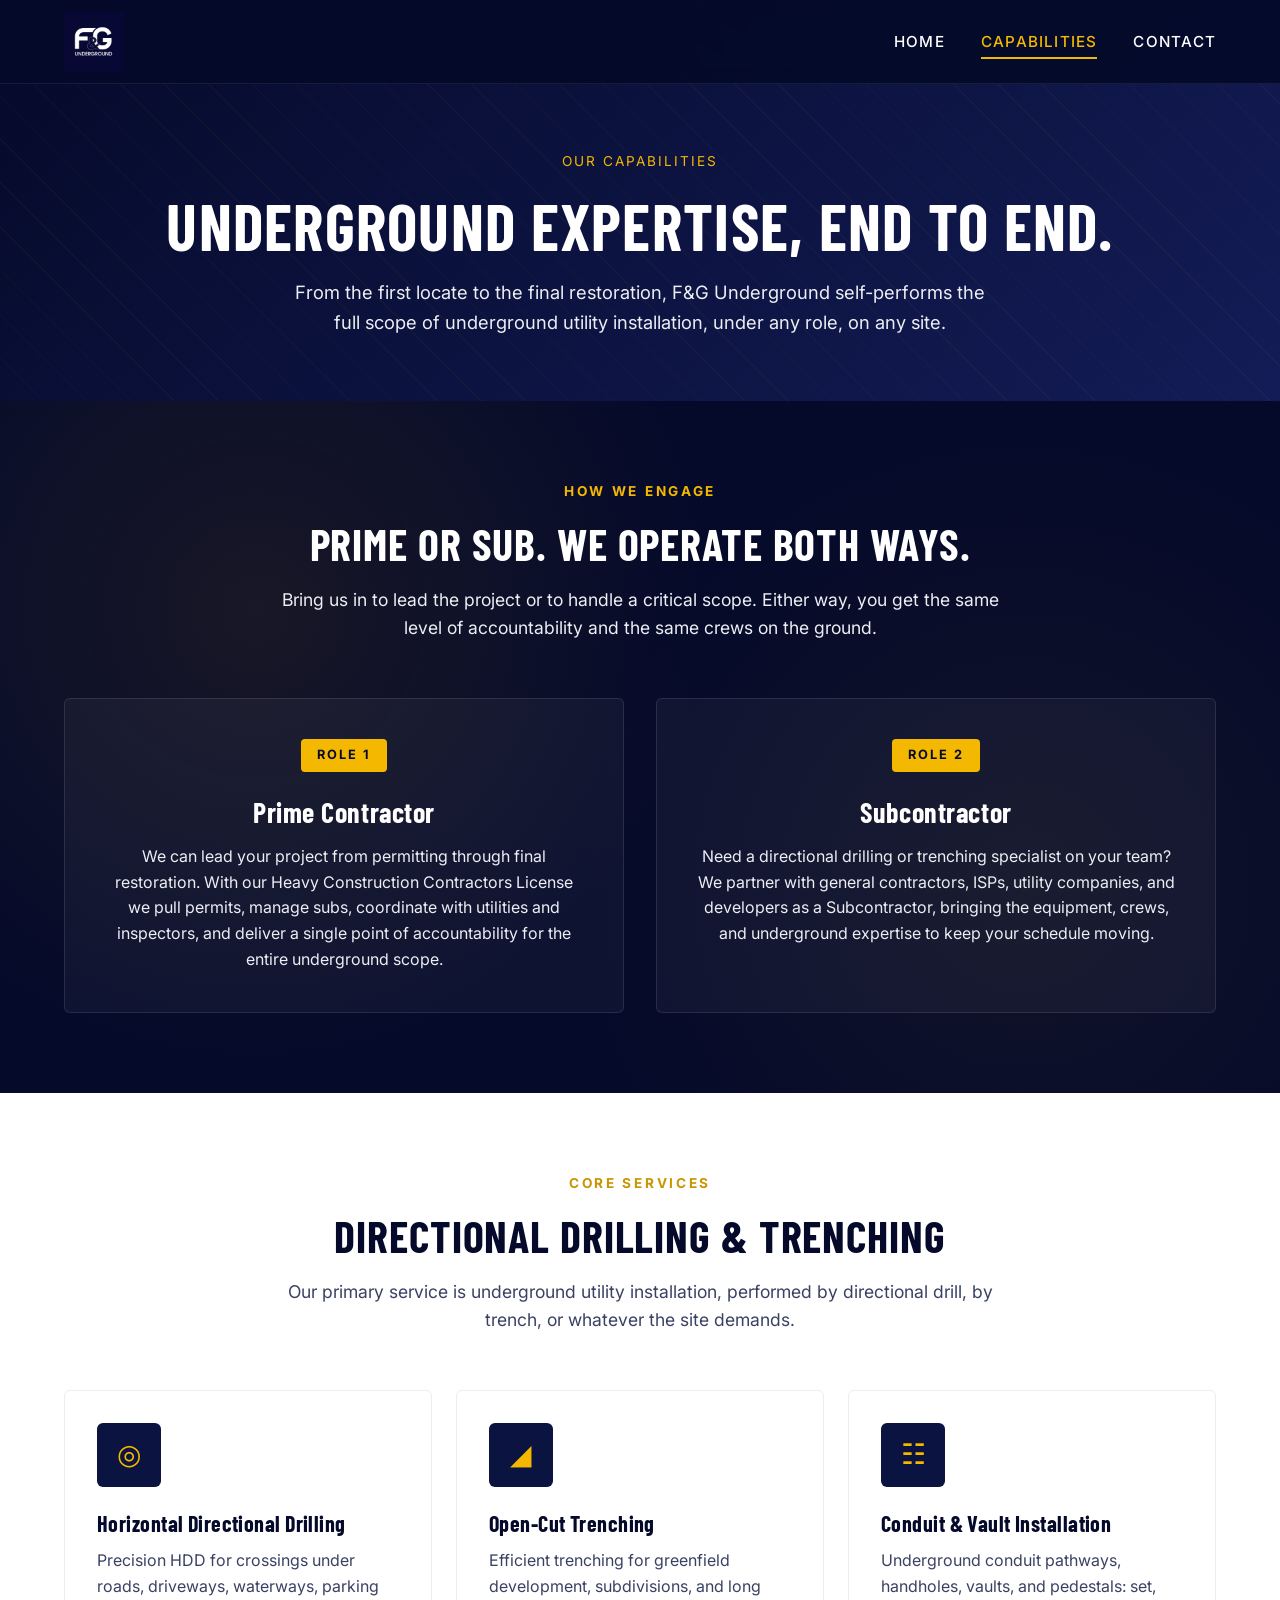
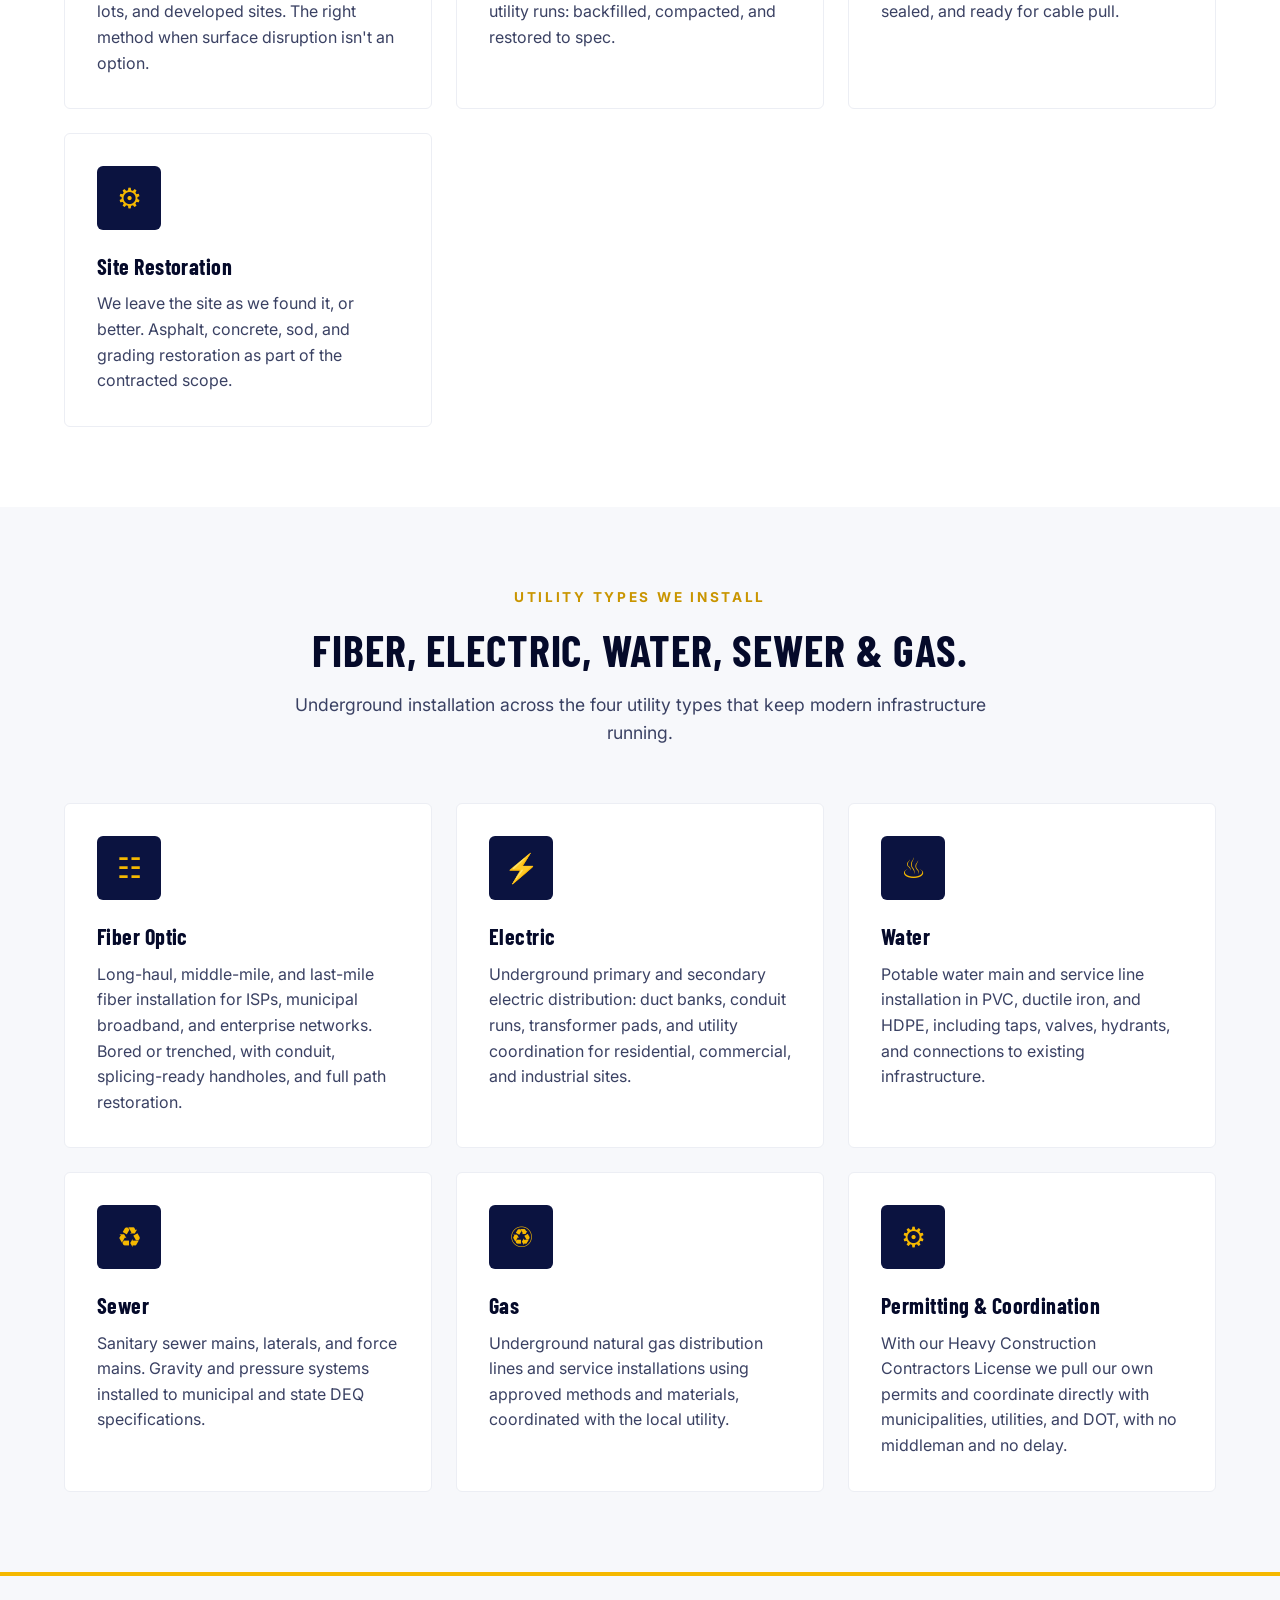
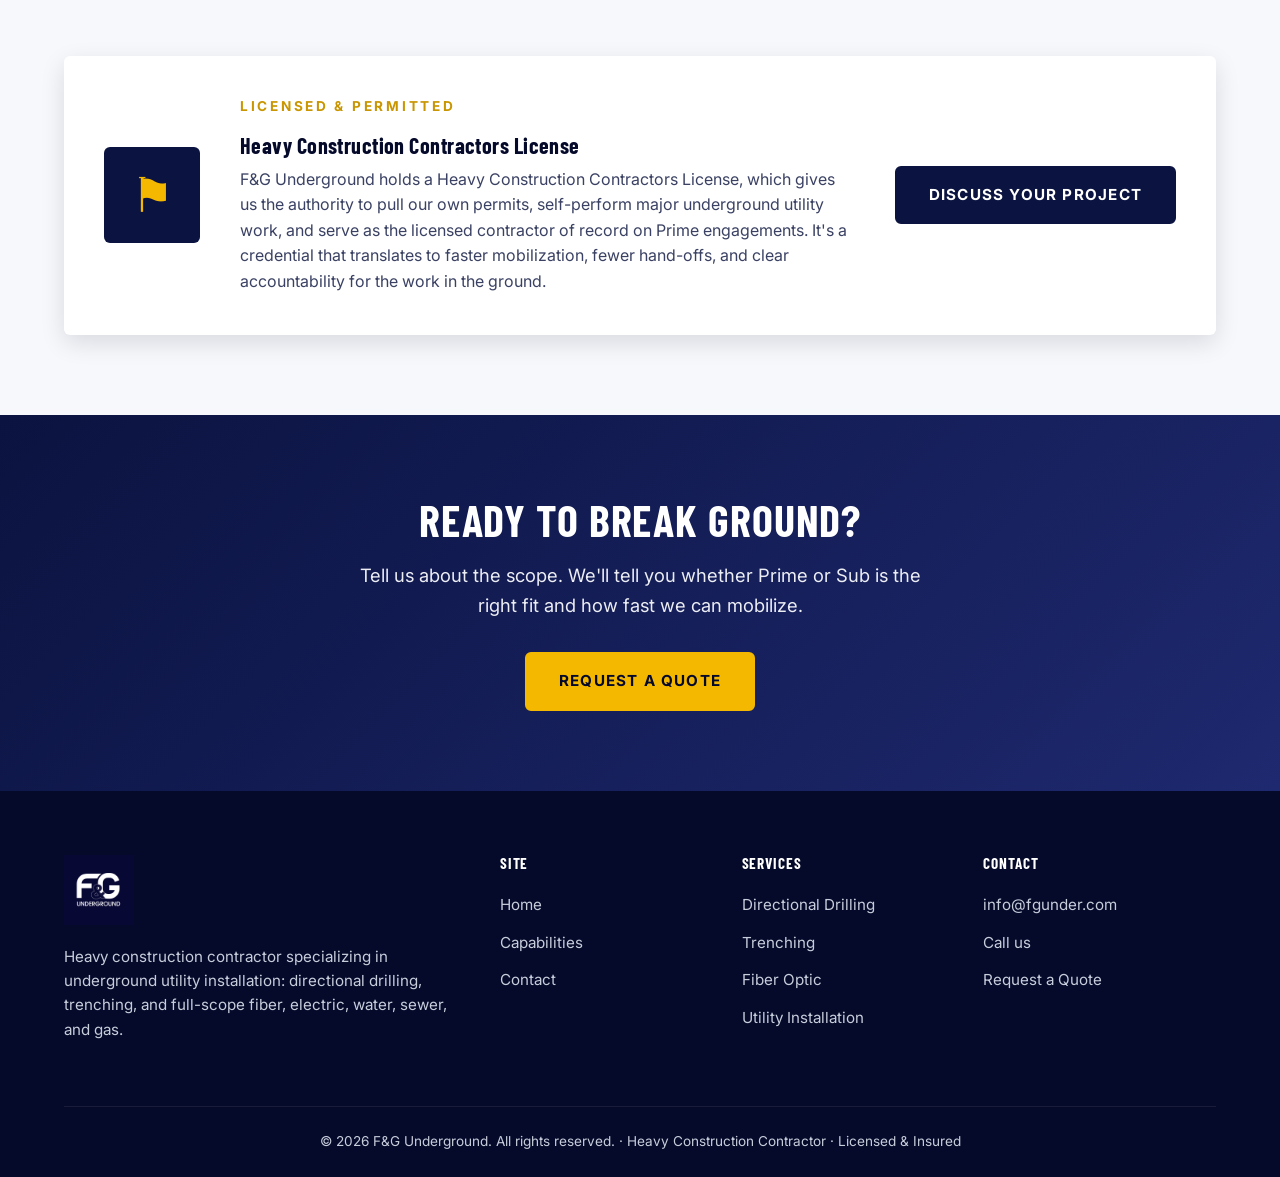
==== capabilities.html @ fa9a7381 "Initial F&G Underground marketing site" ====
<!DOCTYPE html>
<html lang="en">
<head>
  <meta charset="UTF-8" />
  <meta name="viewport" content="width=device-width, initial-scale=1.0" />
  <title>Capabilities | F&G Underground</title>
  <meta name="description" content="F&G Underground capabilities: horizontal directional drilling, trenching, fiber optic, electric, water, sewer, and gas utility installation. Available as Prime or Subcontractor with a Heavy Construction Contractors License." />
  <link rel="icon" type="image/png" href="assets/logo.png" />
  <link rel="preconnect" href="https://fonts.googleapis.com" />
  <link rel="preconnect" href="https://fonts.gstatic.com" crossorigin />
  <link href="https://fonts.googleapis.com/css2?family=Inter:wght@400;500;600;700&family=Barlow+Condensed:wght@500;600;700;800&display=swap" rel="stylesheet" />
  <link rel="stylesheet" href="css/styles.css" />
</head>
<body>

<header class="site-header">
  <nav class="nav" aria-label="Main">
    <a class="nav-logo" href="index.html" aria-label="F&G Underground home">
      <img src="assets/logo.png" alt="F&G Underground" />
    </a>
    <button class="nav-toggle" aria-label="Toggle menu" aria-expanded="false">&#9776;</button>
    <ul class="nav-links">
      <li><a href="index.html">Home</a></li>
      <li><a href="capabilities.html" class="active">Capabilities</a></li>
      <li><a href="contact.html">Contact</a></li>
    </ul>
  </nav>
</header>

<section class="page-hero">
  <div class="container">
    <span class="breadcrumb">Our Capabilities</span>
    <h1>Underground Expertise, End to End.</h1>
    <p>From the first locate to the final restoration, F&amp;G Underground self-performs the full scope of underground utility installation, under any role, on any site.</p>
  </div>
</section>

<section class="roles">
  <div class="container">
    <div class="section-header reveal">
      <span class="section-eyebrow" style="color: var(--amber);">How We Engage</span>
      <h2>Prime or Sub. We Operate Both Ways.</h2>
      <p>Bring us in to lead the project or to handle a critical scope. Either way, you get the same level of accountability and the same crews on the ground.</p>
    </div>

    <div class="roles-grid">
      <div class="role-card reveal">
        <span class="role-badge">Role 1</span>
        <h3>Prime Contractor</h3>
        <p>We can lead your project from permitting through final restoration. With our Heavy Construction Contractors License we pull permits, manage subs, coordinate with utilities and inspectors, and deliver a single point of accountability for the entire underground scope.</p>
      </div>

      <div class="role-card reveal">
        <span class="role-badge">Role 2</span>
        <h3>Subcontractor</h3>
        <p>Need a directional drilling or trenching specialist on your team? We partner with general contractors, ISPs, utility companies, and developers as a Subcontractor, bringing the equipment, crews, and underground expertise to keep your schedule moving.</p>
      </div>
    </div>
  </div>
</section>

<section class="services">
  <div class="container">
    <div class="section-header reveal">
      <span class="section-eyebrow">Core Services</span>
      <h2>Directional Drilling &amp; Trenching</h2>
      <p>Our primary service is underground utility installation, performed by directional drill, by trench, or whatever the site demands.</p>
    </div>

    <div class="services-grid">
      <div class="service-card reveal">
        <div class="service-icon" aria-hidden="true">&#9678;</div>
        <h3>Horizontal Directional Drilling</h3>
        <p>Precision HDD for crossings under roads, driveways, waterways, parking lots, and developed sites. The right method when surface disruption isn't an option.</p>
      </div>
      <div class="service-card reveal">
        <div class="service-icon" aria-hidden="true">&#9698;</div>
        <h3>Open-Cut Trenching</h3>
        <p>Efficient trenching for greenfield development, subdivisions, and long utility runs: backfilled, compacted, and restored to spec.</p>
      </div>
      <div class="service-card reveal">
        <div class="service-icon" aria-hidden="true">&#9783;</div>
        <h3>Conduit &amp; Vault Installation</h3>
        <p>Underground conduit pathways, handholes, vaults, and pedestals: set, sealed, and ready for cable pull.</p>
      </div>
      <div class="service-card reveal">
        <div class="service-icon" aria-hidden="true">&#9881;</div>
        <h3>Site Restoration</h3>
        <p>We leave the site as we found it, or better. Asphalt, concrete, sod, and grading restoration as part of the contracted scope.</p>
      </div>
    </div>
  </div>
</section>

<section class="services" style="background: var(--gray-50);">
  <div class="container">
    <div class="section-header reveal">
      <span class="section-eyebrow">Utility Types We Install</span>
      <h2>Fiber, Electric, Water, Sewer &amp; Gas.</h2>
      <p>Underground installation across the four utility types that keep modern infrastructure running.</p>
    </div>

    <div class="services-grid">
      <div class="service-card reveal">
        <div class="service-icon" aria-hidden="true">&#9783;</div>
        <h3>Fiber Optic</h3>
        <p>Long-haul, middle-mile, and last-mile fiber installation for ISPs, municipal broadband, and enterprise networks. Bored or trenched, with conduit, splicing-ready handholes, and full path restoration.</p>
      </div>

      <div class="service-card reveal">
        <div class="service-icon" aria-hidden="true">&#9889;</div>
        <h3>Electric</h3>
        <p>Underground primary and secondary electric distribution: duct banks, conduit runs, transformer pads, and utility coordination for residential, commercial, and industrial sites.</p>
      </div>

      <div class="service-card reveal">
        <div class="service-icon" aria-hidden="true">&#9832;</div>
        <h3>Water</h3>
        <p>Potable water main and service line installation in PVC, ductile iron, and HDPE, including taps, valves, hydrants, and connections to existing infrastructure.</p>
      </div>

      <div class="service-card reveal">
        <div class="service-icon" aria-hidden="true">&#9851;</div>
        <h3>Sewer</h3>
        <p>Sanitary sewer mains, laterals, and force mains. Gravity and pressure systems installed to municipal and state DEQ specifications.</p>
      </div>

      <div class="service-card reveal">
        <div class="service-icon" aria-hidden="true">&#9853;</div>
        <h3>Gas</h3>
        <p>Underground natural gas distribution lines and service installations using approved methods and materials, coordinated with the local utility.</p>
      </div>

      <div class="service-card reveal">
        <div class="service-icon" aria-hidden="true">&#9881;</div>
        <h3>Permitting &amp; Coordination</h3>
        <p>With our Heavy Construction Contractors License we pull our own permits and coordinate directly with municipalities, utilities, and DOT, with no middleman and no delay.</p>
      </div>
    </div>
  </div>
</section>

<section class="license">
  <div class="container">
    <div class="license-grid reveal">
      <div class="license-icon" aria-hidden="true">&#9873;</div>
      <div class="license-text">
        <span class="section-eyebrow">Licensed &amp; Permitted</span>
        <h3>Heavy Construction Contractors License</h3>
        <p>F&amp;G Underground holds a Heavy Construction Contractors License, which gives us the authority to pull our own permits, self-perform major underground utility work, and serve as the licensed contractor of record on Prime engagements. It's a credential that translates to faster mobilization, fewer hand-offs, and clear accountability for the work in the ground.</p>
      </div>
      <a href="contact.html" class="btn btn-dark">Discuss Your Project</a>
    </div>
  </div>
</section>

<section class="cta">
  <div class="container">
    <h2>Ready to Break Ground?</h2>
    <p>Tell us about the scope. We'll tell you whether Prime or Sub is the right fit and how fast we can mobilize.</p>
    <a href="contact.html" class="btn btn-primary">Request a Quote</a>
  </div>
</section>

<footer class="site-footer">
  <div class="container">
    <div class="footer-grid">
      <div class="footer-brand">
        <img src="assets/logo.png" alt="F&G Underground" />
        <p>Heavy construction contractor specializing in underground utility installation: directional drilling, trenching, and full-scope fiber, electric, water, sewer, and gas.</p>
      </div>
      <div class="footer-col">
        <h4>Site</h4>
        <ul>
          <li><a href="index.html">Home</a></li>
          <li><a href="capabilities.html">Capabilities</a></li>
          <li><a href="contact.html">Contact</a></li>
        </ul>
      </div>
      <div class="footer-col">
        <h4>Services</h4>
        <ul>
          <li><a href="capabilities.html">Directional Drilling</a></li>
          <li><a href="capabilities.html">Trenching</a></li>
          <li><a href="capabilities.html">Fiber Optic</a></li>
          <li><a href="capabilities.html">Utility Installation</a></li>
        </ul>
      </div>
      <div class="footer-col">
        <h4>Contact</h4>
        <ul>
          <li><a href="mailto:info@fgunder.com">info@fgunder.com</a></li>
          <li><a href="tel:">Call us</a></li>
          <li><a href="contact.html">Request a Quote</a></li>
        </ul>
      </div>
    </div>
    <div class="footer-bottom">
      &copy; <span id="year"></span> F&amp;G Underground. All rights reserved. &middot; Heavy Construction Contractor &middot; Licensed &amp; Insured
    </div>
  </div>
</footer>

<script src="js/main.js"></script>
</body>
</html>
---- css/styles.css ----
/* ============================================
   F&G Underground Brand Styles
   Palette pulled from logo: deep navy + white,
   safety-amber accent for construction signaling
   ============================================ */

:root {
  --navy-900: #050A2A;
  --navy-800: #0B1340;
  --navy-700: #131C56;
  --navy-600: #1E296F;
  --navy-500: #2D3A8C;
  --amber: #F5B800;
  --amber-dark: #C99500;
  --white: #FFFFFF;
  --gray-50: #F7F8FB;
  --gray-100: #ECEEF4;
  --gray-300: #C8CDDC;
  --gray-500: #6B7392;
  --gray-700: #3A4163;
  --shadow-sm: 0 2px 8px rgba(5, 10, 42, 0.08);
  --shadow-md: 0 8px 24px rgba(5, 10, 42, 0.12);
  --shadow-lg: 0 20px 60px rgba(5, 10, 42, 0.25);
  --radius: 6px;
  --max-w: 1200px;
  --header-h: 84px;
}

* { box-sizing: border-box; margin: 0; padding: 0; }

html { scroll-behavior: smooth; }

body {
  font-family: 'Inter', -apple-system, BlinkMacSystemFont, 'Segoe UI', Roboto, sans-serif;
  font-size: 16px;
  line-height: 1.6;
  color: var(--navy-900);
  background: var(--white);
  -webkit-font-smoothing: antialiased;
  -moz-osx-font-smoothing: grayscale;
}

img { max-width: 100%; height: auto; display: block; }

a { color: var(--navy-700); text-decoration: none; transition: color .2s ease; }
a:hover { color: var(--amber-dark); }

h1, h2, h3, h4 {
  font-family: 'Barlow Condensed', 'Inter', sans-serif;
  font-weight: 700;
  letter-spacing: 0.02em;
  line-height: 1.15;
  color: var(--navy-900);
}

h1 { font-size: clamp(2.5rem, 5vw, 4.25rem); text-transform: uppercase; }
h2 { font-size: clamp(1.875rem, 3.5vw, 2.75rem); text-transform: uppercase; }
h3 { font-size: 1.375rem; }
h4 { font-size: 1.125rem; text-transform: uppercase; letter-spacing: 0.06em; }

p { margin-bottom: 1rem; }

.container {
  max-width: var(--max-w);
  margin: 0 auto;
  padding: 0 1.5rem;
}

/* ----- Header / Nav ----- */
.site-header {
  position: fixed;
  top: 0; left: 0; right: 0;
  background: rgba(5, 10, 42, 0.95);
  backdrop-filter: blur(8px);
  -webkit-backdrop-filter: blur(8px);
  z-index: 100;
  height: var(--header-h);
  border-bottom: 1px solid rgba(255,255,255,0.08);
}

.nav {
  max-width: var(--max-w);
  margin: 0 auto;
  padding: 0 1.5rem;
  height: 100%;
  display: flex;
  align-items: center;
  justify-content: space-between;
}

.nav-logo {
  display: flex;
  align-items: center;
  gap: 0.75rem;
  height: 60px;
}

.nav-logo img {
  height: 100%;
  width: auto;
}

.nav-links {
  display: flex;
  align-items: center;
  gap: 2.25rem;
  list-style: none;
}

.nav-links a {
  color: var(--white);
  font-weight: 500;
  font-size: 0.95rem;
  text-transform: uppercase;
  letter-spacing: 0.08em;
  position: relative;
  padding: 0.5rem 0;
}

.nav-links a:hover,
.nav-links a.active {
  color: var(--amber);
}

.nav-links a.active::after {
  content: '';
  position: absolute;
  bottom: 0;
  left: 0; right: 0;
  height: 2px;
  background: var(--amber);
}

.nav-cta {
  background: var(--amber);
  color: var(--navy-900) !important;
  padding: 0.65rem 1.4rem !important;
  border-radius: var(--radius);
  font-weight: 700;
  transition: background .2s ease, transform .2s ease;
}
.nav-cta:hover {
  background: var(--white);
  color: var(--navy-900) !important;
  transform: translateY(-1px);
}
.nav-cta::after { display: none !important; }

.nav-toggle {
  display: none;
  background: none;
  border: none;
  color: var(--white);
  font-size: 1.5rem;
  cursor: pointer;
  padding: 0.5rem;
}

/* ----- Buttons ----- */
.btn {
  display: inline-block;
  padding: 0.95rem 2rem;
  border-radius: var(--radius);
  font-weight: 700;
  text-transform: uppercase;
  letter-spacing: 0.08em;
  font-size: 0.95rem;
  border: 2px solid transparent;
  cursor: pointer;
  transition: all .2s ease;
}
.btn-primary {
  background: var(--amber);
  color: var(--navy-900);
  border-color: var(--amber);
}
.btn-primary:hover {
  background: var(--white);
  border-color: var(--white);
  color: var(--navy-900);
  transform: translateY(-2px);
  box-shadow: var(--shadow-md);
}
.btn-outline {
  background: transparent;
  color: var(--white);
  border-color: var(--white);
}
.btn-outline:hover {
  background: var(--white);
  color: var(--navy-900);
}
.btn-dark {
  background: var(--navy-800);
  color: var(--white);
  border-color: var(--navy-800);
}
.btn-dark:hover {
  background: var(--navy-900);
  border-color: var(--navy-900);
}

/* ----- Hero ----- */
.hero {
  position: relative;
  min-height: 100vh;
  background:
    linear-gradient(135deg, rgba(5, 10, 42, 0.85) 0%, rgba(11, 19, 64, 0.75) 100%),
    url('https://images.unsplash.com/photo-1581094794329-c8112a89af12?auto=format&fit=crop&w=2000&q=80') center/cover;
  display: flex;
  align-items: center;
  color: var(--white);
  padding-top: var(--header-h);
}

.hero-content {
  max-width: 900px;
  padding: 4rem 0;
}

.hero-eyebrow {
  display: inline-block;
  background: var(--amber);
  color: var(--navy-900);
  padding: 0.4rem 1rem;
  font-size: 0.8rem;
  font-weight: 700;
  letter-spacing: 0.15em;
  text-transform: uppercase;
  border-radius: 4px;
  margin-bottom: 1.5rem;
}

.hero h1 {
  color: var(--white);
  margin-bottom: 1.5rem;
}

.hero h1 .accent { color: var(--amber); }

.hero-sub {
  font-size: 1.25rem;
  color: var(--gray-100);
  margin-bottom: 2.5rem;
  max-width: 700px;
}

.hero-actions {
  display: flex;
  gap: 1rem;
  flex-wrap: wrap;
}

.hero-stats {
  display: grid;
  grid-template-columns: repeat(auto-fit, minmax(180px, 1fr));
  gap: 2rem;
  margin-top: 4rem;
  padding-top: 3rem;
  border-top: 1px solid rgba(255,255,255,0.15);
  max-width: 800px;
}

.hero-stat .num {
  font-family: 'Barlow Condensed', sans-serif;
  font-size: 2.75rem;
  font-weight: 700;
  color: var(--amber);
  line-height: 1;
}

.hero-stat .label {
  font-size: 0.85rem;
  text-transform: uppercase;
  letter-spacing: 0.08em;
  color: var(--gray-100);
  margin-top: 0.5rem;
}

/* ----- Page Hero (smaller, for sub pages) ----- */
.page-hero {
  background: linear-gradient(135deg, var(--navy-900) 0%, var(--navy-700) 100%);
  color: var(--white);
  padding: calc(var(--header-h) + 4rem) 0 4rem;
  text-align: center;
  position: relative;
  overflow: hidden;
}

.page-hero::before {
  content: '';
  position: absolute;
  inset: 0;
  background-image:
    repeating-linear-gradient(45deg, transparent, transparent 30px, rgba(245,184,0,0.04) 30px, rgba(245,184,0,0.04) 31px);
  pointer-events: none;
}

.page-hero h1 { color: var(--white); position: relative; }
.page-hero p {
  font-size: 1.15rem;
  color: var(--gray-100);
  max-width: 700px;
  margin: 1rem auto 0;
  position: relative;
}

.breadcrumb {
  display: inline-block;
  color: var(--amber);
  font-size: 0.85rem;
  letter-spacing: 0.15em;
  text-transform: uppercase;
  margin-bottom: 1rem;
  position: relative;
}

/* ----- Sections ----- */
section {
  padding: 5rem 0;
}

.section-header {
  text-align: center;
  max-width: 750px;
  margin: 0 auto 3.5rem;
}

.section-eyebrow {
  display: block;
  color: var(--amber-dark);
  font-weight: 700;
  letter-spacing: 0.2em;
  text-transform: uppercase;
  font-size: 0.85rem;
  margin-bottom: 1rem;
}

.section-header p {
  color: var(--gray-700);
  font-size: 1.1rem;
  margin-top: 1rem;
}

/* ----- About / Intro Block ----- */
.about-grid {
  display: grid;
  grid-template-columns: 1fr 1fr;
  gap: 4rem;
  align-items: center;
}

.about-image {
  position: relative;
  border-radius: var(--radius);
  overflow: hidden;
  box-shadow: var(--shadow-lg);
  aspect-ratio: 4/5;
  background:
    linear-gradient(135deg, rgba(5,10,42,0.4) 0%, rgba(5,10,42,0.1) 100%),
    url('https://images.unsplash.com/photo-1504917595217-d4dc5ebe6122?auto=format&fit=crop&w=1200&q=80') center/cover;
}

.about-image::after {
  content: '';
  position: absolute;
  bottom: -20px; right: -20px;
  width: 140px;
  height: 140px;
  background: var(--amber);
  border-radius: var(--radius);
  z-index: -1;
}

.about-content h2 { margin-bottom: 1.5rem; }
.about-content .lead {
  font-size: 1.2rem;
  color: var(--navy-700);
  font-weight: 500;
  margin-bottom: 1.5rem;
}
.about-content p { color: var(--gray-700); }

/* ----- MVV (Mission Vision Values) cards ----- */
.mvv {
  background: var(--gray-50);
}

.mvv-grid {
  display: grid;
  grid-template-columns: repeat(auto-fit, minmax(280px, 1fr));
  gap: 1.5rem;
}

.mvv-card {
  background: var(--white);
  padding: 2.5rem 2rem;
  border-radius: var(--radius);
  box-shadow: var(--shadow-sm);
  border-top: 4px solid var(--amber);
  transition: transform .25s ease, box-shadow .25s ease;
}
.mvv-card:hover {
  transform: translateY(-6px);
  box-shadow: var(--shadow-md);
}

.mvv-icon {
  width: 56px;
  height: 56px;
  background: var(--navy-800);
  color: var(--amber);
  display: flex;
  align-items: center;
  justify-content: center;
  border-radius: var(--radius);
  margin-bottom: 1.5rem;
  font-size: 1.5rem;
}

.mvv-card h3 { margin-bottom: 0.75rem; }
.mvv-card p { color: var(--gray-700); margin-bottom: 0; }

/* ----- Values list ----- */
.values-list {
  display: grid;
  grid-template-columns: repeat(auto-fit, minmax(220px, 1fr));
  gap: 1rem;
  margin-top: 1.5rem;
  list-style: none;
}
.values-list li {
  background: var(--white);
  padding: 1rem 1.25rem;
  border-radius: var(--radius);
  border-left: 3px solid var(--amber);
  font-weight: 600;
  color: var(--navy-800);
  box-shadow: var(--shadow-sm);
}

/* ----- Services / Capabilities ----- */
.services-grid {
  display: grid;
  grid-template-columns: repeat(auto-fit, minmax(280px, 1fr));
  gap: 1.5rem;
}

.service-card {
  background: var(--white);
  border: 1px solid var(--gray-100);
  border-radius: var(--radius);
  padding: 2rem;
  transition: all .25s ease;
  position: relative;
  overflow: hidden;
}
.service-card::before {
  content: '';
  position: absolute;
  top: 0; left: 0;
  width: 100%;
  height: 4px;
  background: var(--amber);
  transform: scaleX(0);
  transform-origin: left;
  transition: transform .3s ease;
}
.service-card:hover {
  transform: translateY(-4px);
  box-shadow: var(--shadow-md);
  border-color: transparent;
}
.service-card:hover::before { transform: scaleX(1); }

.service-icon {
  width: 64px;
  height: 64px;
  background: var(--navy-800);
  color: var(--amber);
  border-radius: var(--radius);
  display: flex;
  align-items: center;
  justify-content: center;
  margin-bottom: 1.5rem;
  font-size: 1.75rem;
}

.service-card h3 { margin-bottom: 0.75rem; color: var(--navy-900); }
.service-card p { color: var(--gray-700); margin-bottom: 0; }

/* ----- Role split (Prime / Sub) ----- */
.roles {
  background: var(--navy-900);
  color: var(--white);
  position: relative;
  overflow: hidden;
}

.roles::before {
  content: '';
  position: absolute;
  inset: 0;
  background-image: radial-gradient(circle at 20% 30%, rgba(245,184,0,0.08) 0%, transparent 40%),
                    radial-gradient(circle at 80% 70%, rgba(245,184,0,0.05) 0%, transparent 40%);
  pointer-events: none;
}

.roles .section-header h2 { color: var(--white); }
.roles .section-header p { color: var(--gray-100); }

.roles-grid {
  display: grid;
  grid-template-columns: 1fr 1fr;
  gap: 2rem;
  position: relative;
}

.role-card {
  background: rgba(255,255,255,0.04);
  border: 1px solid rgba(255,255,255,0.1);
  border-radius: var(--radius);
  padding: 2.5rem;
  text-align: center;
  transition: all .25s ease;
}
.role-card:hover {
  background: rgba(245,184,0,0.08);
  border-color: var(--amber);
}

.role-badge {
  display: inline-block;
  background: var(--amber);
  color: var(--navy-900);
  font-weight: 700;
  font-size: 0.8rem;
  letter-spacing: 0.15em;
  text-transform: uppercase;
  padding: 0.4rem 1rem;
  border-radius: 4px;
  margin-bottom: 1.5rem;
}

.role-card h3 {
  color: var(--white);
  font-size: 1.75rem;
  margin-bottom: 1rem;
}

.role-card p {
  color: var(--gray-100);
  margin-bottom: 0;
}

/* ----- License Banner ----- */
.license {
  background: var(--gray-50);
  border-top: 4px solid var(--amber);
}

.license-grid {
  display: grid;
  grid-template-columns: auto 1fr auto;
  gap: 2.5rem;
  align-items: center;
  background: var(--white);
  padding: 2.5rem;
  border-radius: var(--radius);
  box-shadow: var(--shadow-md);
}

.license-icon {
  width: 96px;
  height: 96px;
  background: var(--navy-800);
  color: var(--amber);
  border-radius: var(--radius);
  display: flex;
  align-items: center;
  justify-content: center;
  font-size: 3rem;
  flex-shrink: 0;
}

.license-text h3 { margin-bottom: 0.5rem; }
.license-text p { color: var(--gray-700); margin-bottom: 0; }

/* ----- CTA strip ----- */
.cta {
  background: linear-gradient(135deg, var(--navy-800) 0%, var(--navy-600) 100%);
  color: var(--white);
  text-align: center;
  padding: 5rem 0;
}

.cta h2 { color: var(--white); margin-bottom: 1rem; }
.cta p {
  font-size: 1.15rem;
  color: var(--gray-100);
  max-width: 600px;
  margin: 0 auto 2rem;
}

/* ----- Contact ----- */
.contact-grid {
  display: grid;
  grid-template-columns: 1fr 1.4fr;
  gap: 4rem;
  align-items: start;
}

.contact-info h3 { margin-bottom: 1.5rem; }

.contact-detail {
  display: flex;
  align-items: flex-start;
  gap: 1rem;
  margin-bottom: 1.75rem;
  padding-bottom: 1.75rem;
  border-bottom: 1px solid var(--gray-100);
}
.contact-detail:last-child { border-bottom: none; }

.contact-detail-icon {
  width: 48px;
  height: 48px;
  background: var(--navy-800);
  color: var(--amber);
  border-radius: var(--radius);
  display: flex;
  align-items: center;
  justify-content: center;
  flex-shrink: 0;
  font-size: 1.25rem;
}

.contact-detail .label {
  font-size: 0.8rem;
  text-transform: uppercase;
  letter-spacing: 0.1em;
  color: var(--gray-500);
  margin-bottom: 0.25rem;
}

.contact-detail .value {
  font-weight: 600;
  color: var(--navy-900);
  font-size: 1.05rem;
}
.contact-detail .value a { color: inherit; }

/* ----- Form ----- */
.contact-form {
  background: var(--white);
  padding: 2.5rem;
  border-radius: var(--radius);
  box-shadow: var(--shadow-md);
  border-top: 4px solid var(--amber);
}

.form-row {
  display: grid;
  grid-template-columns: 1fr 1fr;
  gap: 1rem;
  margin-bottom: 1.25rem;
}

.form-group {
  margin-bottom: 1.25rem;
}

.form-group label {
  display: block;
  font-weight: 600;
  font-size: 0.9rem;
  margin-bottom: 0.5rem;
  color: var(--navy-900);
  text-transform: uppercase;
  letter-spacing: 0.05em;
}

.form-group label .req { color: var(--amber-dark); }

.form-group input,
.form-group select,
.form-group textarea {
  width: 100%;
  padding: 0.85rem 1rem;
  border: 1.5px solid var(--gray-100);
  border-radius: var(--radius);
  font-size: 1rem;
  font-family: inherit;
  color: var(--navy-900);
  background: var(--white);
  transition: border-color .2s ease, box-shadow .2s ease;
}

.form-group input:focus,
.form-group select:focus,
.form-group textarea:focus {
  outline: none;
  border-color: var(--amber);
  box-shadow: 0 0 0 3px rgba(245,184,0,0.15);
}

.form-group textarea {
  resize: vertical;
  min-height: 120px;
}

.form-submit {
  width: 100%;
  margin-top: 0.5rem;
}

.form-status {
  margin-top: 1rem;
  padding: 1rem;
  border-radius: var(--radius);
  text-align: center;
  font-weight: 600;
  display: none;
}
.form-status.success {
  background: #E6F7EE;
  color: #14532D;
  display: block;
}
.form-status.error {
  background: #FEE7E7;
  color: #7F1D1D;
  display: block;
}

/* ----- Footer ----- */
.site-footer {
  background: var(--navy-900);
  color: var(--gray-100);
  padding: 4rem 0 1.5rem;
}

.footer-grid {
  display: grid;
  grid-template-columns: 2fr 1fr 1fr 1.2fr;
  gap: 3rem;
  margin-bottom: 3rem;
}

.footer-brand img {
  height: 70px;
  width: auto;
  margin-bottom: 1.25rem;
}

.footer-brand p {
  color: var(--gray-300);
  font-size: 0.95rem;
}

.footer-col h4 {
  color: var(--white);
  margin-bottom: 1.25rem;
  font-size: 0.95rem;
}

.footer-col ul { list-style: none; }
.footer-col li { margin-bottom: 0.75rem; }
.footer-col a {
  color: var(--gray-300);
  font-size: 0.95rem;
}
.footer-col a:hover { color: var(--amber); }

.footer-bottom {
  border-top: 1px solid rgba(255,255,255,0.08);
  padding-top: 1.5rem;
  text-align: center;
  color: var(--gray-300);
  font-size: 0.85rem;
}

/* ----- Responsive ----- */
@media (max-width: 900px) {
  .nav-toggle { display: block; }
  .nav-links {
    position: fixed;
    top: var(--header-h);
    left: 0; right: 0;
    background: var(--navy-900);
    flex-direction: column;
    align-items: stretch;
    gap: 0;
    padding: 1rem 0;
    border-top: 1px solid rgba(255,255,255,0.08);
    transform: translateY(-100%);
    opacity: 0;
    pointer-events: none;
    transition: all .25s ease;
  }
  .nav-links.open {
    transform: translateY(0);
    opacity: 1;
    pointer-events: all;
  }
  .nav-links li { width: 100%; }
  .nav-links a {
    display: block;
    padding: 1rem 1.5rem;
    width: 100%;
  }
  .nav-links a.active::after { display: none; }
  .nav-cta { margin: 0.5rem 1.5rem; text-align: center; }

  .about-grid,
  .roles-grid,
  .contact-grid {
    grid-template-columns: 1fr;
    gap: 2.5rem;
  }

  .form-row { grid-template-columns: 1fr; gap: 0; }
  .form-row .form-group { margin-bottom: 1.25rem; }

  .footer-grid {
    grid-template-columns: 1fr 1fr;
    gap: 2rem;
  }

  .license-grid {
    grid-template-columns: 1fr;
    text-align: center;
    padding: 2rem;
  }
  .license-icon { margin: 0 auto; }

  .hero { min-height: auto; padding-top: calc(var(--header-h) + 2rem); padding-bottom: 3rem; }
  .hero-stats { grid-template-columns: repeat(2, 1fr); gap: 1.5rem; }
}

@media (max-width: 540px) {
  section { padding: 3.5rem 0; }
  .hero-actions { flex-direction: column; }
  .hero-actions .btn { width: 100%; text-align: center; }
  .footer-grid { grid-template-columns: 1fr; }
  .hero-stats { grid-template-columns: 1fr 1fr; }
}

/* ----- Scroll-in animation ----- */
.reveal {
  opacity: 0;
  transform: translateY(20px);
  transition: opacity .6s ease, transform .6s ease;
}
.reveal.visible {
  opacity: 1;
  transform: translateY(0);
}
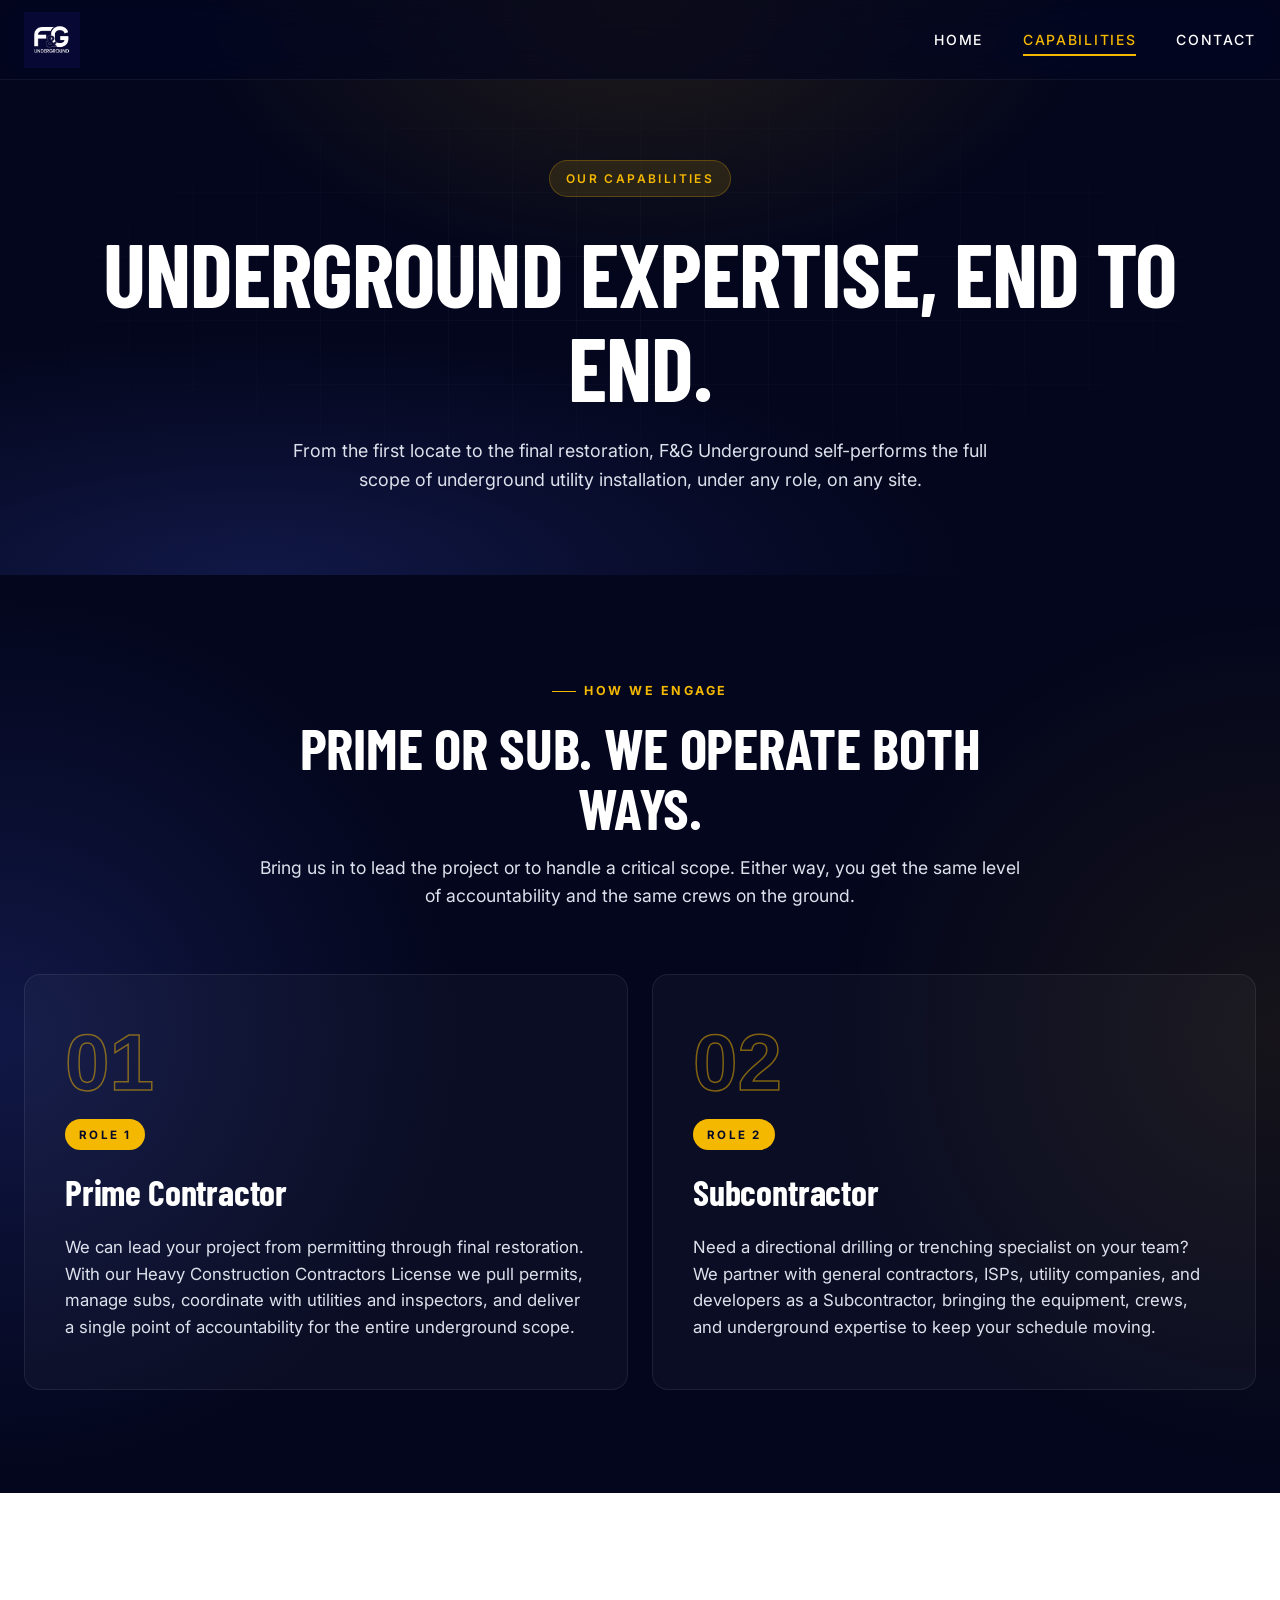
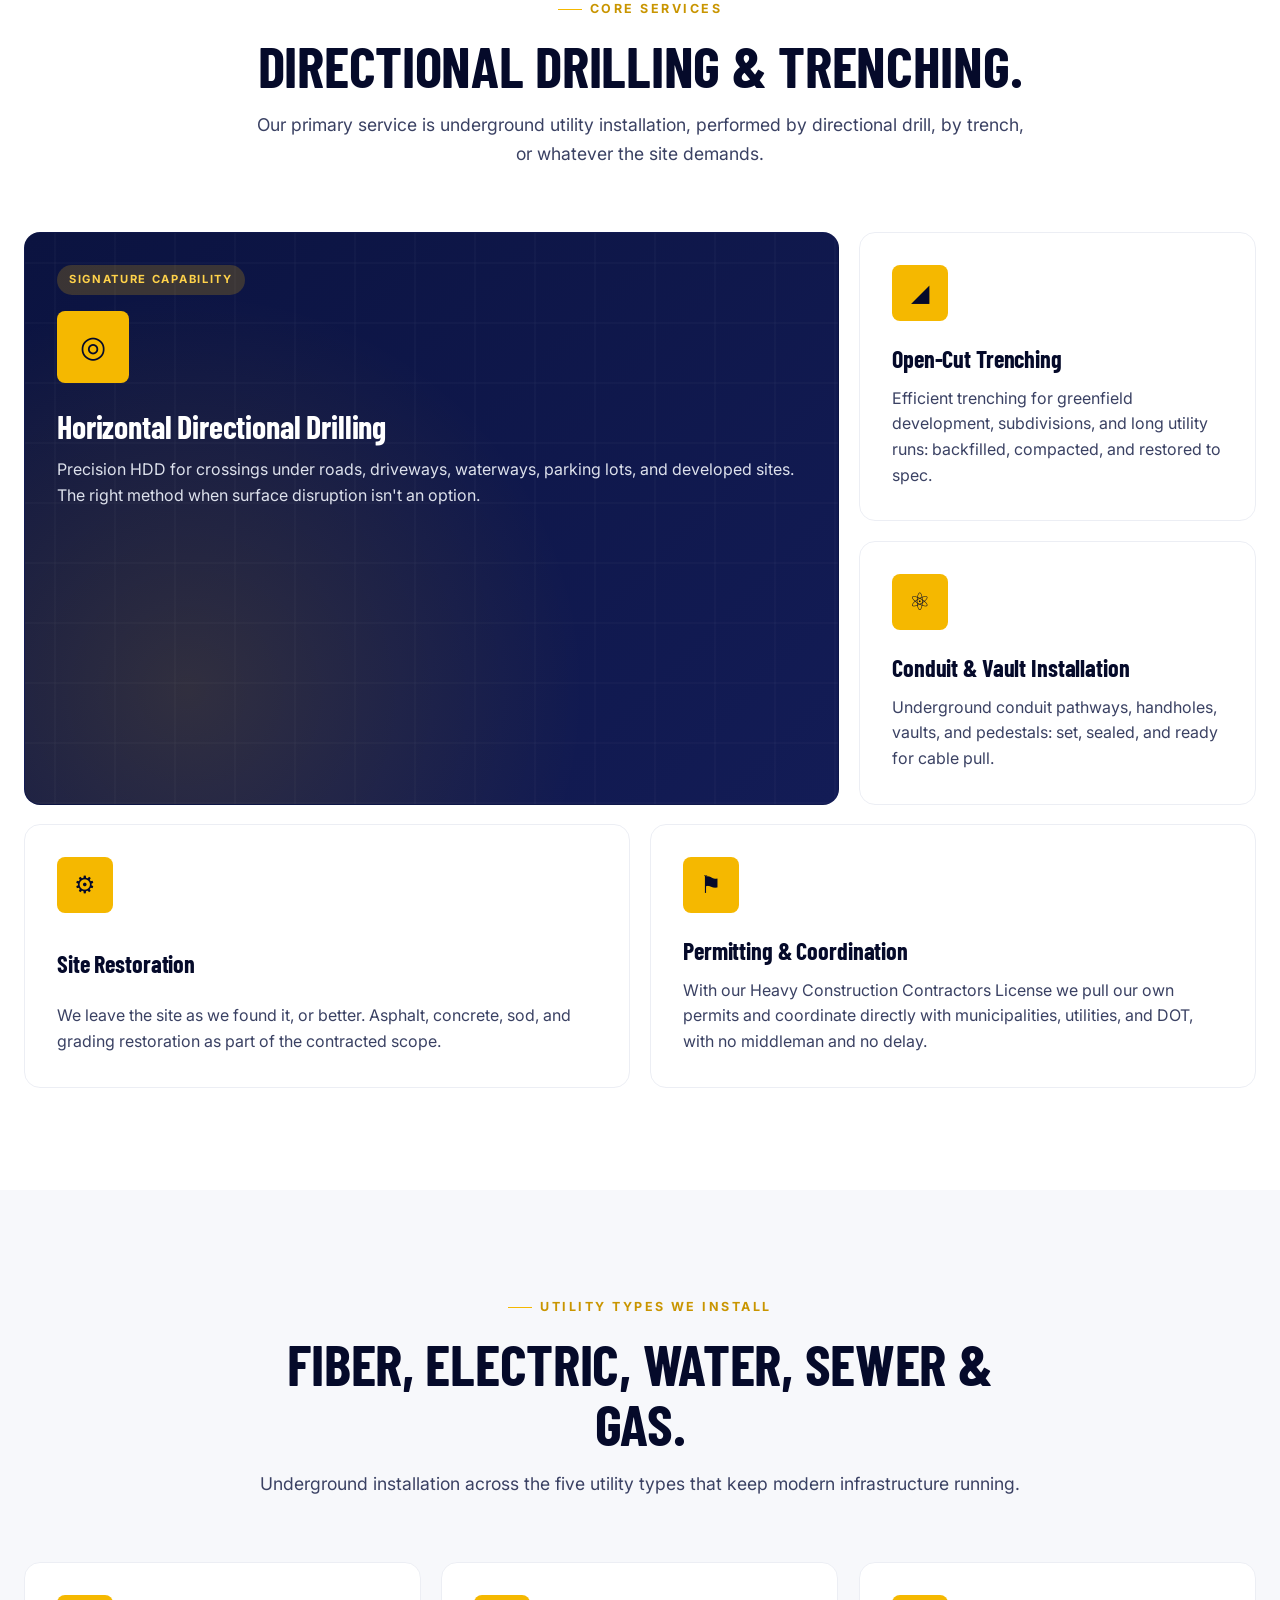
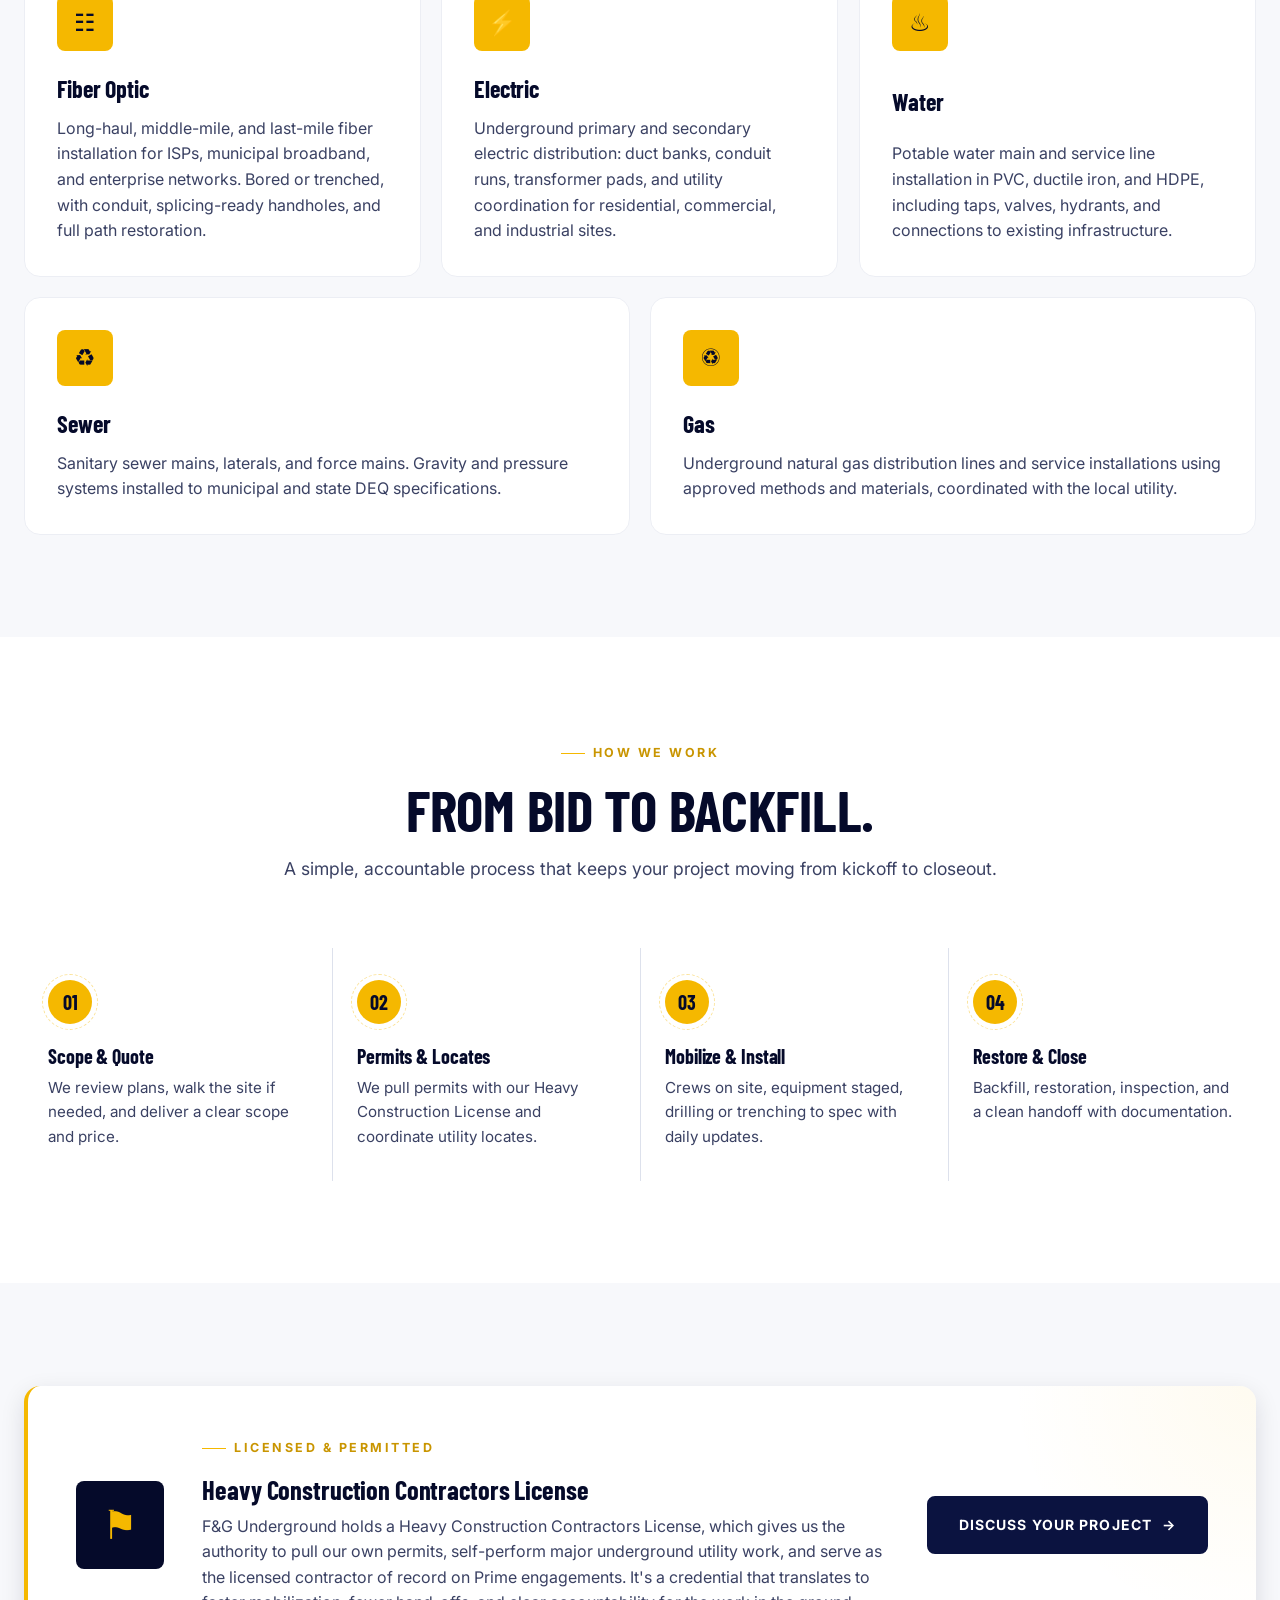
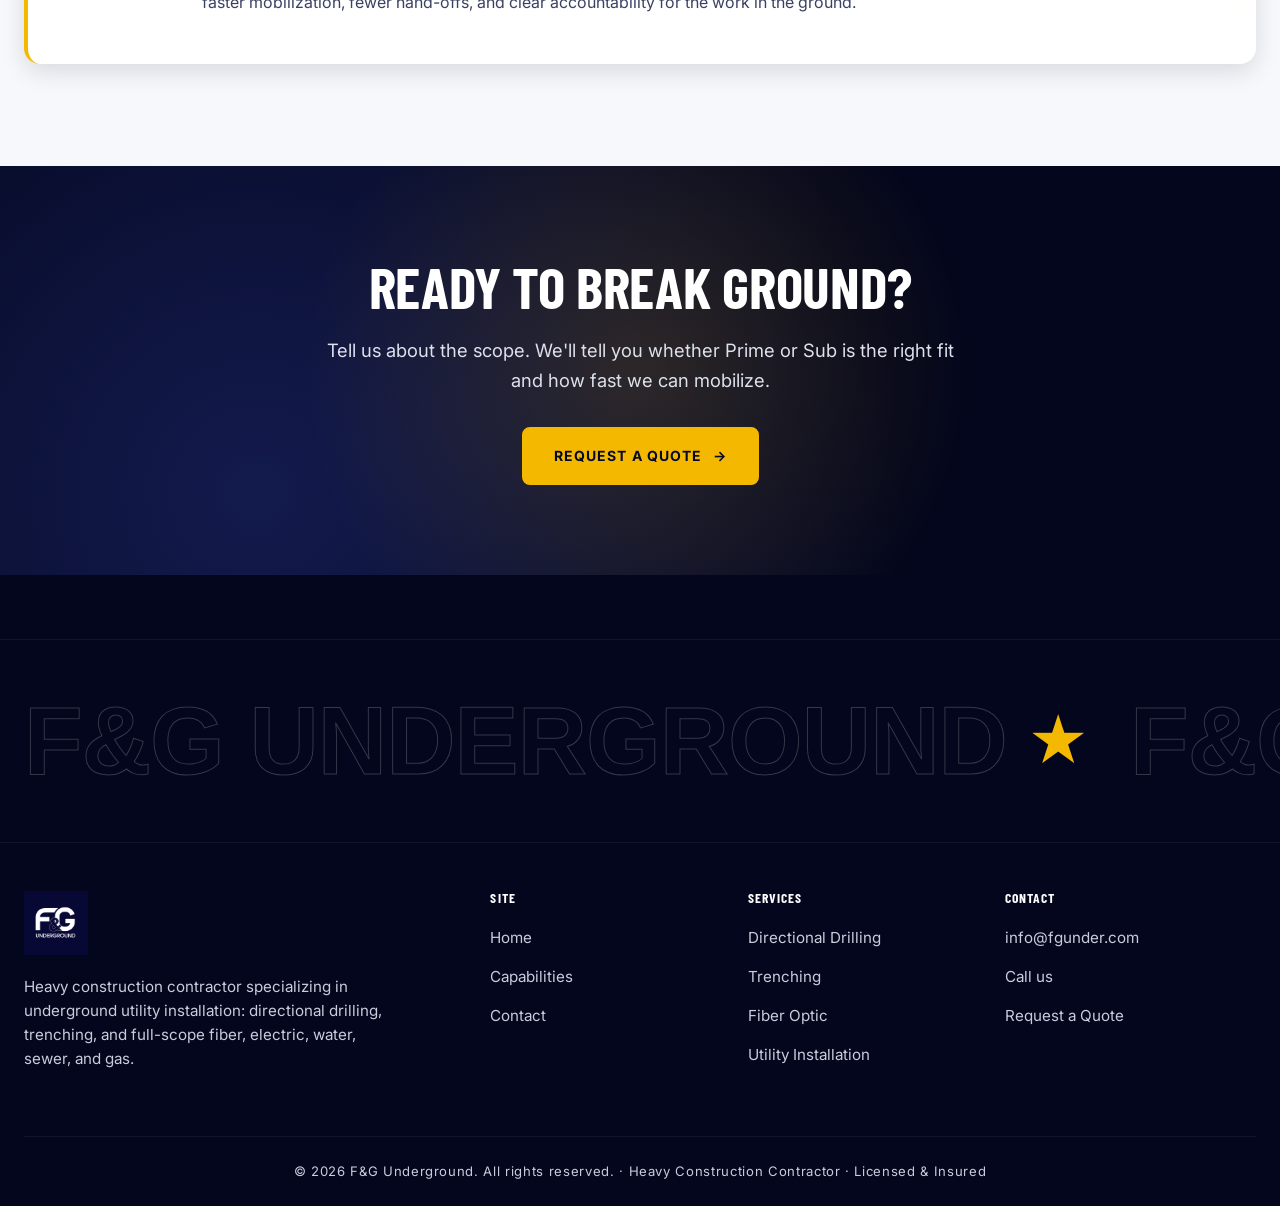
==== commit 08cd9644: "Modern UI/UX overhaul: animated hero, marquee strip, bento grid, magnetic buttons, stat counters, fo" ====
--- a/capabilities.html
+++ b/capabilities.html
@@ -18,7 +18,9 @@
     <a class="nav-logo" href="index.html" aria-label="F&G Underground home">
       <img src="assets/logo.png" alt="F&G Underground" />
     </a>
-    <button class="nav-toggle" aria-label="Toggle menu" aria-expanded="false">&#9776;</button>
+    <button class="nav-toggle" aria-label="Toggle menu" aria-expanded="false">
+      <span></span><span></span><span></span>
+    </button>
     <ul class="nav-links">
       <li><a href="index.html">Home</a></li>
       <li><a href="capabilities.html" class="active">Capabilities</a></li>
@@ -35,22 +37,24 @@
   </div>
 </section>
 
-<section class="roles">
-  <div class="container">
-    <div class="section-header reveal">
-      <span class="section-eyebrow" style="color: var(--amber);">How We Engage</span>
+<section class="roles dark-section">
+  <div class="container">
+    <div class="section-header reveal">
+      <span class="section-eyebrow">How We Engage</span>
       <h2>Prime or Sub. We Operate Both Ways.</h2>
       <p>Bring us in to lead the project or to handle a critical scope. Either way, you get the same level of accountability and the same crews on the ground.</p>
     </div>
 
-    <div class="roles-grid">
-      <div class="role-card reveal">
+    <div class="roles-grid reveal-stagger">
+      <div class="role-card">
+        <span class="role-num">01</span>
         <span class="role-badge">Role 1</span>
         <h3>Prime Contractor</h3>
         <p>We can lead your project from permitting through final restoration. With our Heavy Construction Contractors License we pull permits, manage subs, coordinate with utilities and inspectors, and deliver a single point of accountability for the entire underground scope.</p>
       </div>
 
-      <div class="role-card reveal">
+      <div class="role-card">
+        <span class="role-num">02</span>
         <span class="role-badge">Role 2</span>
         <h3>Subcontractor</h3>
         <p>Need a directional drilling or trenching specialist on your team? We partner with general contractors, ISPs, utility companies, and developers as a Subcontractor, bringing the equipment, crews, and underground expertise to keep your schedule moving.</p>
@@ -63,31 +67,43 @@
   <div class="container">
     <div class="section-header reveal">
       <span class="section-eyebrow">Core Services</span>
-      <h2>Directional Drilling &amp; Trenching</h2>
+      <h2>Directional Drilling &amp; Trenching.</h2>
       <p>Our primary service is underground utility installation, performed by directional drill, by trench, or whatever the site demands.</p>
     </div>
 
-    <div class="services-grid">
-      <div class="service-card reveal">
-        <div class="service-icon" aria-hidden="true">&#9678;</div>
-        <h3>Horizontal Directional Drilling</h3>
-        <p>Precision HDD for crossings under roads, driveways, waterways, parking lots, and developed sites. The right method when surface disruption isn't an option.</p>
-      </div>
-      <div class="service-card reveal">
-        <div class="service-icon" aria-hidden="true">&#9698;</div>
+    <div class="bento reveal-stagger">
+      <div class="bento-card featured">
+        <div>
+          <span class="bento-tag">Signature Capability</span>
+          <div class="bento-icon" aria-hidden="true">&#9678;</div>
+          <h3>Horizontal Directional Drilling</h3>
+          <p>Precision HDD for crossings under roads, driveways, waterways, parking lots, and developed sites. The right method when surface disruption isn't an option.</p>
+        </div>
+      </div>
+
+      <div class="bento-card span-2">
+        <div class="bento-icon" aria-hidden="true">&#9698;</div>
         <h3>Open-Cut Trenching</h3>
         <p>Efficient trenching for greenfield development, subdivisions, and long utility runs: backfilled, compacted, and restored to spec.</p>
       </div>
-      <div class="service-card reveal">
-        <div class="service-icon" aria-hidden="true">&#9783;</div>
+
+      <div class="bento-card span-2">
+        <div class="bento-icon" aria-hidden="true">&#9883;</div>
         <h3>Conduit &amp; Vault Installation</h3>
         <p>Underground conduit pathways, handholes, vaults, and pedestals: set, sealed, and ready for cable pull.</p>
       </div>
-      <div class="service-card reveal">
-        <div class="service-icon" aria-hidden="true">&#9881;</div>
+
+      <div class="bento-card span-3">
+        <div class="bento-icon" aria-hidden="true">&#9881;</div>
         <h3>Site Restoration</h3>
         <p>We leave the site as we found it, or better. Asphalt, concrete, sod, and grading restoration as part of the contracted scope.</p>
       </div>
+
+      <div class="bento-card span-3">
+        <div class="bento-icon" aria-hidden="true">&#9873;</div>
+        <h3>Permitting &amp; Coordination</h3>
+        <p>With our Heavy Construction Contractors License we pull our own permits and coordinate directly with municipalities, utilities, and DOT, with no middleman and no delay.</p>
+      </div>
     </div>
   </div>
 </section>
@@ -97,44 +113,71 @@
     <div class="section-header reveal">
       <span class="section-eyebrow">Utility Types We Install</span>
       <h2>Fiber, Electric, Water, Sewer &amp; Gas.</h2>
-      <p>Underground installation across the four utility types that keep modern infrastructure running.</p>
-    </div>
-
-    <div class="services-grid">
-      <div class="service-card reveal">
-        <div class="service-icon" aria-hidden="true">&#9783;</div>
+      <p>Underground installation across the five utility types that keep modern infrastructure running.</p>
+    </div>
+
+    <div class="bento reveal-stagger">
+      <div class="bento-card span-2">
+        <div class="bento-icon" aria-hidden="true">&#9783;</div>
         <h3>Fiber Optic</h3>
         <p>Long-haul, middle-mile, and last-mile fiber installation for ISPs, municipal broadband, and enterprise networks. Bored or trenched, with conduit, splicing-ready handholes, and full path restoration.</p>
       </div>
 
-      <div class="service-card reveal">
-        <div class="service-icon" aria-hidden="true">&#9889;</div>
+      <div class="bento-card span-2">
+        <div class="bento-icon" aria-hidden="true">&#9889;</div>
         <h3>Electric</h3>
         <p>Underground primary and secondary electric distribution: duct banks, conduit runs, transformer pads, and utility coordination for residential, commercial, and industrial sites.</p>
       </div>
 
-      <div class="service-card reveal">
-        <div class="service-icon" aria-hidden="true">&#9832;</div>
+      <div class="bento-card span-2">
+        <div class="bento-icon" aria-hidden="true">&#9832;</div>
         <h3>Water</h3>
         <p>Potable water main and service line installation in PVC, ductile iron, and HDPE, including taps, valves, hydrants, and connections to existing infrastructure.</p>
       </div>
 
-      <div class="service-card reveal">
-        <div class="service-icon" aria-hidden="true">&#9851;</div>
+      <div class="bento-card span-3">
+        <div class="bento-icon" aria-hidden="true">&#9851;</div>
         <h3>Sewer</h3>
         <p>Sanitary sewer mains, laterals, and force mains. Gravity and pressure systems installed to municipal and state DEQ specifications.</p>
       </div>
 
-      <div class="service-card reveal">
-        <div class="service-icon" aria-hidden="true">&#9853;</div>
+      <div class="bento-card span-3">
+        <div class="bento-icon" aria-hidden="true">&#9853;</div>
         <h3>Gas</h3>
         <p>Underground natural gas distribution lines and service installations using approved methods and materials, coordinated with the local utility.</p>
       </div>
-
-      <div class="service-card reveal">
-        <div class="service-icon" aria-hidden="true">&#9881;</div>
-        <h3>Permitting &amp; Coordination</h3>
-        <p>With our Heavy Construction Contractors License we pull our own permits and coordinate directly with municipalities, utilities, and DOT, with no middleman and no delay.</p>
+    </div>
+  </div>
+</section>
+
+<section class="services">
+  <div class="container">
+    <div class="section-header reveal">
+      <span class="section-eyebrow">How We Work</span>
+      <h2>From Bid to Backfill.</h2>
+      <p>A simple, accountable process that keeps your project moving from kickoff to closeout.</p>
+    </div>
+
+    <div class="process-list reveal-stagger">
+      <div class="process-step">
+        <div class="process-num">01</div>
+        <h3>Scope &amp; Quote</h3>
+        <p>We review plans, walk the site if needed, and deliver a clear scope and price.</p>
+      </div>
+      <div class="process-step">
+        <div class="process-num">02</div>
+        <h3>Permits &amp; Locates</h3>
+        <p>We pull permits with our Heavy Construction License and coordinate utility locates.</p>
+      </div>
+      <div class="process-step">
+        <div class="process-num">03</div>
+        <h3>Mobilize &amp; Install</h3>
+        <p>Crews on site, equipment staged, drilling or trenching to spec with daily updates.</p>
+      </div>
+      <div class="process-step">
+        <div class="process-num">04</div>
+        <h3>Restore &amp; Close</h3>
+        <p>Backfill, restoration, inspection, and a clean handoff with documentation.</p>
       </div>
     </div>
   </div>
@@ -142,14 +185,17 @@
 
 <section class="license">
   <div class="container">
-    <div class="license-grid reveal">
+    <div class="license-card reveal" data-tilt>
       <div class="license-icon" aria-hidden="true">&#9873;</div>
       <div class="license-text">
         <span class="section-eyebrow">Licensed &amp; Permitted</span>
         <h3>Heavy Construction Contractors License</h3>
         <p>F&amp;G Underground holds a Heavy Construction Contractors License, which gives us the authority to pull our own permits, self-perform major underground utility work, and serve as the licensed contractor of record on Prime engagements. It's a credential that translates to faster mobilization, fewer hand-offs, and clear accountability for the work in the ground.</p>
       </div>
-      <a href="contact.html" class="btn btn-dark">Discuss Your Project</a>
+      <a href="contact.html" class="btn btn-dark" data-magnetic>
+        Discuss Your Project
+        <span class="arrow" aria-hidden="true">&rarr;</span>
+      </a>
     </div>
   </div>
 </section>
@@ -158,11 +204,22 @@
   <div class="container">
     <h2>Ready to Break Ground?</h2>
     <p>Tell us about the scope. We'll tell you whether Prime or Sub is the right fit and how fast we can mobilize.</p>
-    <a href="contact.html" class="btn btn-primary">Request a Quote</a>
+    <a href="contact.html" class="btn btn-primary" data-magnetic>
+      Request a Quote
+      <span class="arrow" aria-hidden="true">&rarr;</span>
+    </a>
   </div>
 </section>
 
 <footer class="site-footer">
+  <div class="footer-marquee" aria-hidden="true">
+    <div class="footer-marquee-track">
+      <span class="footer-marquee-text">F&amp;G Underground <span class="star">&#9733;</span></span>
+      <span class="footer-marquee-text">F&amp;G Underground <span class="star">&#9733;</span></span>
+      <span class="footer-marquee-text">F&amp;G Underground <span class="star">&#9733;</span></span>
+      <span class="footer-marquee-text">F&amp;G Underground <span class="star">&#9733;</span></span>
+    </div>
+  </div>
   <div class="container">
     <div class="footer-grid">
       <div class="footer-brand">
--- a/css/styles.css
+++ b/css/styles.css
@@ -1,34 +1,49 @@
 /* ============================================
    F&G Underground Brand Styles
-   Palette pulled from logo: deep navy + white,
-   safety-amber accent for construction signaling
+   Modern, cutting-edge, professional.
+   Palette: deep navy + white + safety-amber.
    ============================================ */
 
 :root {
+  --navy-950: #03061C;
   --navy-900: #050A2A;
   --navy-800: #0B1340;
   --navy-700: #131C56;
   --navy-600: #1E296F;
   --navy-500: #2D3A8C;
+  --navy-400: #4A5BC2;
   --amber: #F5B800;
+  --amber-light: #FFD24A;
   --amber-dark: #C99500;
   --white: #FFFFFF;
   --gray-50: #F7F8FB;
   --gray-100: #ECEEF4;
+  --gray-200: #DDE1EC;
   --gray-300: #C8CDDC;
   --gray-500: #6B7392;
   --gray-700: #3A4163;
+  --gray-900: #1A1F3A;
+
   --shadow-sm: 0 2px 8px rgba(5, 10, 42, 0.08);
   --shadow-md: 0 8px 24px rgba(5, 10, 42, 0.12);
   --shadow-lg: 0 20px 60px rgba(5, 10, 42, 0.25);
-  --radius: 6px;
-  --max-w: 1200px;
-  --header-h: 84px;
+  --shadow-glow: 0 0 60px rgba(245, 184, 0, 0.25);
+
+  --radius: 8px;
+  --radius-lg: 16px;
+  --max-w: 1280px;
+  --header-h: 80px;
+
+  --ease-out: cubic-bezier(0.16, 1, 0.3, 1);
+  --ease-in-out: cubic-bezier(0.65, 0, 0.35, 1);
 }
 
 * { box-sizing: border-box; margin: 0; padding: 0; }
 
-html { scroll-behavior: smooth; }
+html {
+  scroll-behavior: smooth;
+  -webkit-text-size-adjust: 100%;
+}
 
 body {
   font-family: 'Inter', -apple-system, BlinkMacSystemFont, 'Segoe UI', Roboto, sans-serif;
@@ -38,25 +53,36 @@
   background: var(--white);
   -webkit-font-smoothing: antialiased;
   -moz-osx-font-smoothing: grayscale;
+  overflow-x: hidden;
 }
 
 img { max-width: 100%; height: auto; display: block; }
 
-a { color: var(--navy-700); text-decoration: none; transition: color .2s ease; }
+a { color: var(--navy-700); text-decoration: none; transition: color .25s var(--ease-out); }
 a:hover { color: var(--amber-dark); }
+
+::selection { background: var(--amber); color: var(--navy-900); }
 
 h1, h2, h3, h4 {
   font-family: 'Barlow Condensed', 'Inter', sans-serif;
   font-weight: 700;
-  letter-spacing: 0.02em;
-  line-height: 1.15;
+  letter-spacing: -0.005em;
+  line-height: 1.05;
   color: var(--navy-900);
 }
 
-h1 { font-size: clamp(2.5rem, 5vw, 4.25rem); text-transform: uppercase; }
-h2 { font-size: clamp(1.875rem, 3.5vw, 2.75rem); text-transform: uppercase; }
-h3 { font-size: 1.375rem; }
-h4 { font-size: 1.125rem; text-transform: uppercase; letter-spacing: 0.06em; }
+h1 {
+  font-size: clamp(2.75rem, 7vw, 6rem);
+  text-transform: uppercase;
+  letter-spacing: -0.01em;
+}
+h2 {
+  font-size: clamp(2.125rem, 4.5vw, 3.75rem);
+  text-transform: uppercase;
+  letter-spacing: -0.005em;
+}
+h3 { font-size: 1.5rem; line-height: 1.2; }
+h4 { font-size: 1.05rem; text-transform: uppercase; letter-spacing: 0.08em; }
 
 p { margin-bottom: 1rem; }
 
@@ -66,16 +92,22 @@
   padding: 0 1.5rem;
 }
 
-/* ----- Header / Nav ----- */
+/* ============ HEADER / NAV ============ */
 .site-header {
   position: fixed;
   top: 0; left: 0; right: 0;
-  background: rgba(5, 10, 42, 0.95);
-  backdrop-filter: blur(8px);
-  -webkit-backdrop-filter: blur(8px);
+  background: rgba(3, 6, 28, 0.7);
+  backdrop-filter: blur(16px) saturate(180%);
+  -webkit-backdrop-filter: blur(16px) saturate(180%);
   z-index: 100;
   height: var(--header-h);
-  border-bottom: 1px solid rgba(255,255,255,0.08);
+  border-bottom: 1px solid rgba(255, 255, 255, 0.06);
+  transition: background .35s var(--ease-out), border-color .35s var(--ease-out);
+}
+
+.site-header.scrolled {
+  background: rgba(3, 6, 28, 0.92);
+  border-bottom-color: rgba(255, 255, 255, 0.1);
 }
 
 .nav {
@@ -92,8 +124,10 @@
   display: flex;
   align-items: center;
   gap: 0.75rem;
-  height: 60px;
-}
+  height: 56px;
+  transition: transform .3s var(--ease-out);
+}
+.nav-logo:hover { transform: scale(1.04); }
 
 .nav-logo img {
   height: 100%;
@@ -103,93 +137,115 @@
 .nav-links {
   display: flex;
   align-items: center;
-  gap: 2.25rem;
+  gap: 2.5rem;
   list-style: none;
 }
 
 .nav-links a {
   color: var(--white);
   font-weight: 500;
-  font-size: 0.95rem;
-  text-transform: uppercase;
-  letter-spacing: 0.08em;
+  font-size: 0.875rem;
+  text-transform: uppercase;
+  letter-spacing: 0.12em;
   position: relative;
   padding: 0.5rem 0;
 }
 
-.nav-links a:hover,
-.nav-links a.active {
-  color: var(--amber);
-}
-
-.nav-links a.active::after {
+.nav-links a::after {
   content: '';
   position: absolute;
   bottom: 0;
   left: 0; right: 0;
   height: 2px;
   background: var(--amber);
-}
-
-.nav-cta {
-  background: var(--amber);
-  color: var(--navy-900) !important;
-  padding: 0.65rem 1.4rem !important;
-  border-radius: var(--radius);
-  font-weight: 700;
-  transition: background .2s ease, transform .2s ease;
-}
-.nav-cta:hover {
-  background: var(--white);
-  color: var(--navy-900) !important;
-  transform: translateY(-1px);
-}
-.nav-cta::after { display: none !important; }
+  transform: scaleX(0);
+  transform-origin: right;
+  transition: transform .35s var(--ease-out);
+}
+
+.nav-links a:hover,
+.nav-links a.active {
+  color: var(--amber);
+}
+
+.nav-links a:hover::after,
+.nav-links a.active::after {
+  transform: scaleX(1);
+  transform-origin: left;
+}
 
 .nav-toggle {
   display: none;
   background: none;
   border: none;
   color: var(--white);
-  font-size: 1.5rem;
   cursor: pointer;
   padding: 0.5rem;
-}
-
-/* ----- Buttons ----- */
+  width: 40px;
+  height: 40px;
+  position: relative;
+}
+.nav-toggle span {
+  display: block;
+  width: 22px;
+  height: 2px;
+  background: currentColor;
+  margin: 5px auto;
+  transition: transform .3s var(--ease-out), opacity .2s linear;
+}
+.nav-toggle.open span:nth-child(1) { transform: translateY(7px) rotate(45deg); }
+.nav-toggle.open span:nth-child(2) { opacity: 0; }
+.nav-toggle.open span:nth-child(3) { transform: translateY(-7px) rotate(-45deg); }
+
+/* ============ BUTTONS ============ */
 .btn {
-  display: inline-block;
-  padding: 0.95rem 2rem;
+  display: inline-flex;
+  align-items: center;
+  gap: 0.65rem;
+  padding: 1rem 1.85rem;
   border-radius: var(--radius);
   font-weight: 700;
   text-transform: uppercase;
   letter-spacing: 0.08em;
-  font-size: 0.95rem;
+  font-size: 0.875rem;
   border: 2px solid transparent;
   cursor: pointer;
-  transition: all .2s ease;
-}
+  font-family: inherit;
+  transition: transform .35s var(--ease-out), background .25s ease, color .25s ease, border-color .25s ease, box-shadow .35s var(--ease-out);
+  position: relative;
+  overflow: hidden;
+  will-change: transform;
+}
+
+.btn .arrow {
+  display: inline-block;
+  transition: transform .3s var(--ease-out);
+}
+.btn:hover .arrow { transform: translateX(4px); }
+
 .btn-primary {
   background: var(--amber);
   color: var(--navy-900);
   border-color: var(--amber);
 }
 .btn-primary:hover {
-  background: var(--white);
-  border-color: var(--white);
+  background: var(--amber-light);
+  border-color: var(--amber-light);
   color: var(--navy-900);
-  transform: translateY(-2px);
-  box-shadow: var(--shadow-md);
-}
+  box-shadow: var(--shadow-glow);
+}
+
 .btn-outline {
   background: transparent;
   color: var(--white);
-  border-color: var(--white);
+  border-color: rgba(255, 255, 255, 0.4);
 }
 .btn-outline:hover {
   background: var(--white);
   color: var(--navy-900);
-}
+  border-color: var(--white);
+}
+
 .btn-dark {
   background: var(--navy-800);
   color: var(--white);
@@ -198,142 +254,307 @@
 .btn-dark:hover {
   background: var(--navy-900);
   border-color: var(--navy-900);
-}
-
-/* ----- Hero ----- */
+  color: var(--white);
+}
+
+/* ============ HERO ============ */
 .hero {
   position: relative;
   min-height: 100vh;
+  background: var(--navy-950);
+  display: flex;
+  align-items: center;
+  color: var(--white);
+  padding: calc(var(--header-h) + 2rem) 0 4rem;
+  overflow: hidden;
+  isolation: isolate;
+}
+
+/* Animated gradient mesh */
+.hero::before {
+  content: '';
+  position: absolute;
+  inset: -10%;
   background:
-    linear-gradient(135deg, rgba(5, 10, 42, 0.85) 0%, rgba(11, 19, 64, 0.75) 100%),
-    url('https://images.unsplash.com/photo-1581094794329-c8112a89af12?auto=format&fit=crop&w=2000&q=80') center/cover;
-  display: flex;
-  align-items: center;
-  color: var(--white);
-  padding-top: var(--header-h);
+    radial-gradient(circle at 15% 20%, rgba(30, 41, 111, 0.65) 0%, transparent 45%),
+    radial-gradient(circle at 85% 70%, rgba(245, 184, 0, 0.18) 0%, transparent 40%),
+    radial-gradient(circle at 50% 100%, rgba(45, 58, 140, 0.55) 0%, transparent 55%);
+  filter: blur(60px);
+  z-index: -2;
+  animation: meshDrift 22s var(--ease-in-out) infinite alternate;
+}
+
+@keyframes meshDrift {
+  0%   { transform: translate(0, 0) scale(1); }
+  50%  { transform: translate(-3%, 2%) scale(1.05); }
+  100% { transform: translate(2%, -3%) scale(1.02); }
+}
+
+/* Blueprint grid overlay */
+.hero::after {
+  content: '';
+  position: absolute;
+  inset: 0;
+  background-image:
+    linear-gradient(rgba(255, 255, 255, 0.04) 1px, transparent 1px),
+    linear-gradient(90deg, rgba(255, 255, 255, 0.04) 1px, transparent 1px);
+  background-size: 64px 64px;
+  mask-image: radial-gradient(ellipse 80% 60% at 50% 50%, black 0%, transparent 90%);
+  -webkit-mask-image: radial-gradient(ellipse 80% 60% at 50% 50%, black 0%, transparent 90%);
+  z-index: -1;
+  pointer-events: none;
 }
 
 .hero-content {
-  max-width: 900px;
-  padding: 4rem 0;
+  position: relative;
+  width: 100%;
 }
 
 .hero-eyebrow {
+  display: inline-flex;
+  align-items: center;
+  gap: 0.65rem;
+  background: rgba(245, 184, 0, 0.12);
+  color: var(--amber);
+  padding: 0.5rem 1rem 0.5rem 0.5rem;
+  font-size: 0.78rem;
+  font-weight: 600;
+  letter-spacing: 0.18em;
+  text-transform: uppercase;
+  border-radius: 999px;
+  margin-bottom: 2rem;
+  border: 1px solid rgba(245, 184, 0, 0.25);
+  backdrop-filter: blur(10px);
+}
+.hero-eyebrow .dot {
+  width: 8px; height: 8px;
+  border-radius: 50%;
+  background: var(--amber);
+  box-shadow: 0 0 12px var(--amber);
+  animation: pulse 2s ease-in-out infinite;
+}
+@keyframes pulse {
+  0%, 100% { opacity: 1; transform: scale(1); }
+  50%      { opacity: 0.6; transform: scale(0.85); }
+}
+
+.hero h1 {
+  color: var(--white);
+  margin-bottom: 1.75rem;
+  max-width: 1100px;
+}
+
+.hero h1 .accent {
+  background: linear-gradient(135deg, var(--amber) 0%, var(--amber-light) 100%);
+  -webkit-background-clip: text;
+  background-clip: text;
+  -webkit-text-fill-color: transparent;
+  font-style: italic;
+  font-weight: 700;
+}
+
+.hero h1 .line {
+  display: block;
+  overflow: hidden;
+}
+.hero h1 .line-inner {
   display: inline-block;
-  background: var(--amber);
-  color: var(--navy-900);
-  padding: 0.4rem 1rem;
-  font-size: 0.8rem;
-  font-weight: 700;
-  letter-spacing: 0.15em;
-  text-transform: uppercase;
-  border-radius: 4px;
-  margin-bottom: 1.5rem;
-}
-
-.hero h1 {
-  color: var(--white);
-  margin-bottom: 1.5rem;
-}
-
-.hero h1 .accent { color: var(--amber); }
+  transform: translateY(110%);
+  animation: lineUp 1.1s var(--ease-out) forwards;
+}
+.hero h1 .line:nth-child(2) .line-inner { animation-delay: 0.12s; }
+.hero h1 .line:nth-child(3) .line-inner { animation-delay: 0.24s; }
+
+@keyframes lineUp {
+  to { transform: translateY(0); }
+}
 
 .hero-sub {
-  font-size: 1.25rem;
-  color: var(--gray-100);
+  font-size: clamp(1.05rem, 1.4vw, 1.25rem);
+  color: var(--gray-200);
   margin-bottom: 2.5rem;
-  max-width: 700px;
+  max-width: 680px;
+  opacity: 0;
+  animation: fadeUp 0.9s var(--ease-out) 0.55s forwards;
+}
+
+@keyframes fadeUp {
+  from { opacity: 0; transform: translateY(20px); }
+  to   { opacity: 1; transform: translateY(0); }
 }
 
 .hero-actions {
   display: flex;
   gap: 1rem;
   flex-wrap: wrap;
-}
-
-.hero-stats {
-  display: grid;
-  grid-template-columns: repeat(auto-fit, minmax(180px, 1fr));
-  gap: 2rem;
-  margin-top: 4rem;
-  padding-top: 3rem;
-  border-top: 1px solid rgba(255,255,255,0.15);
-  max-width: 800px;
-}
-
-.hero-stat .num {
+  opacity: 0;
+  animation: fadeUp 0.9s var(--ease-out) 0.75s forwards;
+}
+
+.hero-scroll {
+  position: absolute;
+  bottom: 2rem;
+  left: 50%;
+  transform: translateX(-50%);
+  color: rgba(255, 255, 255, 0.55);
+  font-size: 0.7rem;
+  letter-spacing: 0.25em;
+  text-transform: uppercase;
+  display: flex;
+  flex-direction: column;
+  align-items: center;
+  gap: 0.6rem;
+  opacity: 0;
+  animation: fadeUp 0.9s var(--ease-out) 1.2s forwards;
+}
+.hero-scroll::after {
+  content: '';
+  width: 1px;
+  height: 40px;
+  background: linear-gradient(to bottom, rgba(255,255,255,0.5), transparent);
+  animation: scrollLine 2.2s ease-in-out infinite;
+  transform-origin: top;
+}
+@keyframes scrollLine {
+  0%   { transform: scaleY(0); transform-origin: top; }
+  50%  { transform: scaleY(1); transform-origin: top; }
+  51%  { transform-origin: bottom; }
+  100% { transform: scaleY(0); transform-origin: bottom; }
+}
+
+/* ============ MARQUEE STRIP ============ */
+.marquee {
+  background: var(--navy-900);
+  color: var(--white);
+  padding: 1.25rem 0;
+  overflow: hidden;
+  border-top: 1px solid rgba(255, 255, 255, 0.06);
+  border-bottom: 1px solid rgba(255, 255, 255, 0.06);
+  position: relative;
+  z-index: 2;
+}
+
+.marquee-track {
+  display: flex;
+  gap: 3rem;
+  width: max-content;
+  animation: marqueeScroll 40s linear infinite;
+}
+
+.marquee-item {
+  display: inline-flex;
+  align-items: center;
+  gap: 1rem;
   font-family: 'Barlow Condensed', sans-serif;
-  font-size: 2.75rem;
-  font-weight: 700;
-  color: var(--amber);
-  line-height: 1;
-}
-
-.hero-stat .label {
-  font-size: 0.85rem;
-  text-transform: uppercase;
-  letter-spacing: 0.08em;
-  color: var(--gray-100);
-  margin-top: 0.5rem;
-}
-
-/* ----- Page Hero (smaller, for sub pages) ----- */
+  font-size: 1.5rem;
+  font-weight: 600;
+  text-transform: uppercase;
+  letter-spacing: 0.05em;
+  color: var(--gray-200);
+  white-space: nowrap;
+}
+.marquee-item .dot {
+  width: 6px;
+  height: 6px;
+  border-radius: 50%;
+  background: var(--amber);
+  flex-shrink: 0;
+}
+
+@keyframes marqueeScroll {
+  from { transform: translateX(0); }
+  to   { transform: translateX(-50%); }
+}
+
+/* ============ PAGE HERO ============ */
 .page-hero {
-  background: linear-gradient(135deg, var(--navy-900) 0%, var(--navy-700) 100%);
-  color: var(--white);
-  padding: calc(var(--header-h) + 4rem) 0 4rem;
+  background: var(--navy-950);
+  color: var(--white);
+  padding: calc(var(--header-h) + 5rem) 0 5rem;
   text-align: center;
   position: relative;
   overflow: hidden;
+  isolation: isolate;
 }
 
 .page-hero::before {
+  content: '';
+  position: absolute;
+  inset: 0;
+  background:
+    radial-gradient(ellipse 60% 80% at 50% 0%, rgba(245, 184, 0, 0.12) 0%, transparent 60%),
+    radial-gradient(ellipse 80% 60% at 20% 100%, rgba(30, 41, 111, 0.5) 0%, transparent 70%);
+  z-index: -2;
+}
+
+.page-hero::after {
   content: '';
   position: absolute;
   inset: 0;
   background-image:
-    repeating-linear-gradient(45deg, transparent, transparent 30px, rgba(245,184,0,0.04) 30px, rgba(245,184,0,0.04) 31px);
-  pointer-events: none;
-}
-
-.page-hero h1 { color: var(--white); position: relative; }
+    linear-gradient(rgba(255, 255, 255, 0.035) 1px, transparent 1px),
+    linear-gradient(90deg, rgba(255, 255, 255, 0.035) 1px, transparent 1px);
+  background-size: 64px 64px;
+  mask-image: radial-gradient(ellipse 70% 50% at 50% 50%, black 0%, transparent 85%);
+  -webkit-mask-image: radial-gradient(ellipse 70% 50% at 50% 50%, black 0%, transparent 85%);
+  z-index: -1;
+}
+
+.page-hero h1 { color: var(--white); }
 .page-hero p {
-  font-size: 1.15rem;
-  color: var(--gray-100);
-  max-width: 700px;
-  margin: 1rem auto 0;
-  position: relative;
+  font-size: clamp(1.05rem, 1.4vw, 1.2rem);
+  color: var(--gray-200);
+  max-width: 720px;
+  margin: 1.5rem auto 0;
 }
 
 .breadcrumb {
-  display: inline-block;
+  display: inline-flex;
+  align-items: center;
+  gap: 0.5rem;
+  background: rgba(245, 184, 0, 0.12);
   color: var(--amber);
-  font-size: 0.85rem;
-  letter-spacing: 0.15em;
-  text-transform: uppercase;
-  margin-bottom: 1rem;
-  position: relative;
-}
-
-/* ----- Sections ----- */
+  font-size: 0.75rem;
+  letter-spacing: 0.2em;
+  text-transform: uppercase;
+  padding: 0.5rem 1rem;
+  border-radius: 999px;
+  margin-bottom: 1.75rem;
+  border: 1px solid rgba(245, 184, 0, 0.25);
+  font-weight: 600;
+}
+
+/* ============ SECTIONS ============ */
 section {
-  padding: 5rem 0;
+  padding: clamp(4rem, 8vw, 7rem) 0;
+  position: relative;
 }
 
 .section-header {
   text-align: center;
-  max-width: 750px;
-  margin: 0 auto 3.5rem;
+  max-width: 780px;
+  margin: 0 auto clamp(2.5rem, 5vw, 4rem);
 }
 
 .section-eyebrow {
-  display: block;
+  display: inline-block;
   color: var(--amber-dark);
   font-weight: 700;
   letter-spacing: 0.2em;
   text-transform: uppercase;
-  font-size: 0.85rem;
+  font-size: 0.78rem;
   margin-bottom: 1rem;
+  position: relative;
+  padding-left: 2rem;
+}
+.section-eyebrow::before {
+  content: '';
+  position: absolute;
+  left: 0;
+  top: 50%;
+  width: 1.5rem;
+  height: 1px;
+  background: var(--amber);
 }
 
 .section-header p {
@@ -342,34 +563,131 @@
   margin-top: 1rem;
 }
 
-/* ----- About / Intro Block ----- */
+.dark-section .section-eyebrow { color: var(--amber); }
+.dark-section .section-header p { color: var(--gray-200); }
+.dark-section h2 { color: var(--white); }
+
+/* ============ STATS BAR ============ */
+.stats-bar {
+  background: var(--navy-900);
+  color: var(--white);
+  padding: clamp(3rem, 5vw, 4.5rem) 0;
+  position: relative;
+  overflow: hidden;
+  isolation: isolate;
+}
+.stats-bar::before {
+  content: '';
+  position: absolute;
+  inset: 0;
+  background:
+    radial-gradient(circle at 80% 50%, rgba(245, 184, 0, 0.08) 0%, transparent 50%);
+  z-index: -1;
+}
+
+.stats-grid {
+  display: grid;
+  grid-template-columns: repeat(auto-fit, minmax(200px, 1fr));
+  gap: 2rem;
+}
+
+.stat-item {
+  text-align: left;
+  border-left: 2px solid rgba(245, 184, 0, 0.3);
+  padding-left: 1.5rem;
+}
+
+.stat-num {
+  font-family: 'Barlow Condensed', sans-serif;
+  font-size: clamp(3rem, 5vw, 4.25rem);
+  font-weight: 700;
+  color: var(--white);
+  line-height: 1;
+  margin-bottom: 0.5rem;
+  display: flex;
+  align-items: baseline;
+  gap: 0.15em;
+}
+.stat-num .suffix { color: var(--amber); font-size: 0.7em; }
+
+.stat-label {
+  font-size: 0.85rem;
+  text-transform: uppercase;
+  letter-spacing: 0.12em;
+  color: var(--gray-200);
+}
+
+/* ============ ABOUT GRID ============ */
 .about-grid {
   display: grid;
-  grid-template-columns: 1fr 1fr;
-  gap: 4rem;
+  grid-template-columns: 1fr 1.1fr;
+  gap: clamp(2rem, 5vw, 5rem);
   align-items: center;
 }
 
 .about-image {
   position: relative;
-  border-radius: var(--radius);
-  overflow: hidden;
-  box-shadow: var(--shadow-lg);
+  border-radius: var(--radius-lg);
+  overflow: hidden;
   aspect-ratio: 4/5;
   background:
-    linear-gradient(135deg, rgba(5,10,42,0.4) 0%, rgba(5,10,42,0.1) 100%),
+    linear-gradient(135deg, rgba(5, 10, 42, 0.5) 0%, rgba(5, 10, 42, 0.15) 100%),
     url('https://images.unsplash.com/photo-1504917595217-d4dc5ebe6122?auto=format&fit=crop&w=1200&q=80') center/cover;
-}
-
-.about-image::after {
-  content: '';
-  position: absolute;
-  bottom: -20px; right: -20px;
-  width: 140px;
-  height: 140px;
+  box-shadow: var(--shadow-lg);
+}
+
+.about-image::before {
+  content: '';
+  position: absolute;
+  inset: 0;
+  background: linear-gradient(180deg, transparent 60%, rgba(3, 6, 28, 0.6) 100%);
+}
+
+.about-image-tag {
+  position: absolute;
+  bottom: 1.5rem;
+  left: 1.5rem;
+  right: 1.5rem;
+  color: var(--white);
+  font-family: 'Barlow Condensed', sans-serif;
+  font-size: 1.1rem;
+  font-weight: 600;
+  text-transform: uppercase;
+  letter-spacing: 0.08em;
+  display: flex;
+  align-items: center;
+  gap: 0.75rem;
+}
+.about-image-tag::before {
+  content: '';
+  width: 30px;
+  height: 2px;
   background: var(--amber);
-  border-radius: var(--radius);
-  z-index: -1;
+}
+
+.about-image-badge {
+  position: absolute;
+  bottom: -28px;
+  right: -28px;
+  width: 130px;
+  height: 130px;
+  background: var(--amber);
+  border-radius: var(--radius-lg);
+  display: flex;
+  align-items: center;
+  justify-content: center;
+  text-align: center;
+  font-family: 'Barlow Condensed', sans-serif;
+  font-weight: 700;
+  text-transform: uppercase;
+  font-size: 0.85rem;
+  letter-spacing: 0.12em;
+  color: var(--navy-900);
+  line-height: 1.2;
+  padding: 1rem;
+  box-shadow: var(--shadow-lg);
+  rotate: -6deg;
+  z-index: 2;
 }
 
 .about-content h2 { margin-bottom: 1.5rem; }
@@ -378,155 +696,292 @@
   color: var(--navy-700);
   font-weight: 500;
   margin-bottom: 1.5rem;
-}
-.about-content p { color: var(--gray-700); }
-
-/* ----- MVV (Mission Vision Values) cards ----- */
+  line-height: 1.5;
+}
+.about-content p { color: var(--gray-700); margin-bottom: 1.25rem; }
+
+.about-list {
+  list-style: none;
+  margin: 1.5rem 0 2rem;
+}
+.about-list li {
+  display: flex;
+  align-items: flex-start;
+  gap: 0.75rem;
+  margin-bottom: 0.85rem;
+  color: var(--navy-900);
+  font-weight: 500;
+}
+.about-list li::before {
+  content: '';
+  flex-shrink: 0;
+  width: 24px;
+  height: 24px;
+  border-radius: 50%;
+  background: var(--amber);
+  background-image: url("data:image/svg+xml,%3Csvg xmlns='http://www.w3.org/2000/svg' width='14' height='14' viewBox='0 0 24 24' fill='none' stroke='%23050A2A' stroke-width='3.5' stroke-linecap='round' stroke-linejoin='round'%3E%3Cpolyline points='20 6 9 17 4 12'/%3E%3C/svg%3E");
+  background-position: center;
+  background-repeat: no-repeat;
+  margin-top: 0.05rem;
+}
+
+/* ============ MVV CARDS ============ */
 .mvv {
   background: var(--gray-50);
+  position: relative;
+  overflow: hidden;
+}
+.mvv::before {
+  content: '';
+  position: absolute;
+  top: -50%;
+  right: -10%;
+  width: 60%;
+  height: 200%;
+  background: radial-gradient(circle, rgba(245, 184, 0, 0.04) 0%, transparent 60%);
+  pointer-events: none;
 }
 
 .mvv-grid {
   display: grid;
-  grid-template-columns: repeat(auto-fit, minmax(280px, 1fr));
+  grid-template-columns: repeat(auto-fit, minmax(290px, 1fr));
   gap: 1.5rem;
+  position: relative;
 }
 
 .mvv-card {
   background: var(--white);
   padding: 2.5rem 2rem;
-  border-radius: var(--radius);
+  border-radius: var(--radius-lg);
   box-shadow: var(--shadow-sm);
-  border-top: 4px solid var(--amber);
-  transition: transform .25s ease, box-shadow .25s ease;
-}
+  border: 1px solid var(--gray-100);
+  transition: transform .4s var(--ease-out), box-shadow .4s var(--ease-out), border-color .4s var(--ease-out);
+  position: relative;
+  overflow: hidden;
+}
+.mvv-card::before {
+  content: '';
+  position: absolute;
+  top: 0;
+  left: 0;
+  width: 60px;
+  height: 4px;
+  background: var(--amber);
+  transition: width .4s var(--ease-out);
+}
+.mvv-card:hover::before { width: 100%; }
 .mvv-card:hover {
   transform: translateY(-6px);
   box-shadow: var(--shadow-md);
-}
-
-.mvv-icon {
+  border-color: transparent;
+}
+
+.mvv-num {
+  font-family: 'Barlow Condensed', sans-serif;
+  font-size: 0.85rem;
+  font-weight: 700;
+  letter-spacing: 0.15em;
+  color: var(--amber-dark);
+  margin-bottom: 1.5rem;
+  display: block;
+}
+
+.mvv-card h3 {
+  margin-bottom: 1rem;
+  font-size: 1.65rem;
+}
+.mvv-card p { color: var(--gray-700); margin-bottom: 0; }
+
+.values-list {
+  display: grid;
+  grid-template-columns: repeat(auto-fit, minmax(120px, 1fr));
+  gap: 0.5rem;
+  margin-top: 1.5rem;
+  list-style: none;
+}
+.values-list li {
+  background: var(--navy-900);
+  color: var(--white);
+  padding: 0.6rem 0.85rem;
+  border-radius: 999px;
+  font-weight: 600;
+  font-size: 0.8rem;
+  letter-spacing: 0.06em;
+  text-transform: uppercase;
+  text-align: center;
+}
+
+/* ============ BENTO SERVICES ============ */
+.bento {
+  display: grid;
+  grid-template-columns: repeat(6, 1fr);
+  grid-auto-rows: minmax(220px, auto);
+  gap: 1.25rem;
+}
+
+.bento-card {
+  background: var(--white);
+  border: 1px solid var(--gray-100);
+  border-radius: var(--radius-lg);
+  padding: 2rem;
+  transition: transform .4s var(--ease-out), box-shadow .4s var(--ease-out), border-color .4s var(--ease-out);
+  position: relative;
+  overflow: hidden;
+  display: flex;
+  flex-direction: column;
+  justify-content: space-between;
+  cursor: default;
+  will-change: transform;
+}
+
+.bento-card::after {
+  content: '';
+  position: absolute;
+  inset: 0;
+  background: radial-gradient(circle at var(--mx, 50%) var(--my, 50%), rgba(245, 184, 0, 0.07) 0%, transparent 40%);
+  opacity: 0;
+  transition: opacity .35s ease;
+  pointer-events: none;
+}
+.bento-card:hover::after { opacity: 1; }
+
+.bento-card:hover {
+  transform: translateY(-4px);
+  box-shadow: var(--shadow-md);
+  border-color: rgba(245, 184, 0, 0.4);
+}
+
+.bento-card.featured {
+  grid-column: span 4;
+  grid-row: span 2;
+  background: linear-gradient(135deg, var(--navy-800) 0%, var(--navy-700) 100%);
+  color: var(--white);
+  border-color: transparent;
+  isolation: isolate;
+  min-height: 460px;
+}
+.bento-card.featured::before {
+  content: '';
+  position: absolute;
+  inset: 0;
+  background:
+    radial-gradient(circle at 20% 80%, rgba(245, 184, 0, 0.15) 0%, transparent 50%),
+    url("data:image/svg+xml,%3Csvg xmlns='http://www.w3.org/2000/svg' width='60' height='60' viewBox='0 0 60 60'%3E%3Cpath d='M0 0h60v60H0z' fill='none'/%3E%3Cpath d='M30 0v60M0 30h60' stroke='%23ffffff' stroke-opacity='0.04'/%3E%3C/svg%3E");
+  z-index: -1;
+}
+.bento-card.featured h3 { color: var(--white); font-size: 2rem; }
+.bento-card.featured p { color: var(--gray-200); }
+
+.bento-card.span-2 { grid-column: span 2; }
+.bento-card.span-3 { grid-column: span 3; }
+.bento-card.span-4 { grid-column: span 4; }
+
+.bento-icon {
   width: 56px;
   height: 56px;
-  background: var(--navy-800);
-  color: var(--amber);
+  background: var(--amber);
+  color: var(--navy-900);
+  border-radius: var(--radius);
   display: flex;
   align-items: center;
   justify-content: center;
-  border-radius: var(--radius);
   margin-bottom: 1.5rem;
   font-size: 1.5rem;
-}
-
-.mvv-card h3 { margin-bottom: 0.75rem; }
-.mvv-card p { color: var(--gray-700); margin-bottom: 0; }
-
-/* ----- Values list ----- */
-.values-list {
-  display: grid;
-  grid-template-columns: repeat(auto-fit, minmax(220px, 1fr));
-  gap: 1rem;
-  margin-top: 1.5rem;
-  list-style: none;
-}
-.values-list li {
-  background: var(--white);
-  padding: 1rem 1.25rem;
-  border-radius: var(--radius);
-  border-left: 3px solid var(--amber);
-  font-weight: 600;
-  color: var(--navy-800);
-  box-shadow: var(--shadow-sm);
-}
-
-/* ----- Services / Capabilities ----- */
-.services-grid {
-  display: grid;
-  grid-template-columns: repeat(auto-fit, minmax(280px, 1fr));
-  gap: 1.5rem;
-}
-
-.service-card {
-  background: var(--white);
-  border: 1px solid var(--gray-100);
-  border-radius: var(--radius);
-  padding: 2rem;
-  transition: all .25s ease;
-  position: relative;
-  overflow: hidden;
-}
-.service-card::before {
-  content: '';
-  position: absolute;
-  top: 0; left: 0;
-  width: 100%;
-  height: 4px;
+  flex-shrink: 0;
+  transition: transform .35s var(--ease-out), rotate .35s var(--ease-out);
+}
+.bento-card:hover .bento-icon {
+  transform: scale(1.08);
+  rotate: -6deg;
+}
+.bento-card.featured .bento-icon {
   background: var(--amber);
-  transform: scaleX(0);
-  transform-origin: left;
-  transition: transform .3s ease;
-}
-.service-card:hover {
-  transform: translateY(-4px);
-  box-shadow: var(--shadow-md);
-  border-color: transparent;
-}
-.service-card:hover::before { transform: scaleX(1); }
-
-.service-icon {
-  width: 64px;
-  height: 64px;
-  background: var(--navy-800);
-  color: var(--amber);
-  border-radius: var(--radius);
-  display: flex;
-  align-items: center;
-  justify-content: center;
-  margin-bottom: 1.5rem;
-  font-size: 1.75rem;
-}
-
-.service-card h3 { margin-bottom: 0.75rem; color: var(--navy-900); }
-.service-card p { color: var(--gray-700); margin-bottom: 0; }
-
-/* ----- Role split (Prime / Sub) ----- */
+  width: 72px;
+  height: 72px;
+  font-size: 1.85rem;
+}
+
+.bento-card h3 { margin-bottom: 0.75rem; }
+.bento-card p { color: var(--gray-700); margin-bottom: 0; }
+
+.bento-tag {
+  display: inline-block;
+  background: rgba(245, 184, 0, 0.15);
+  color: var(--amber-dark);
+  font-size: 0.7rem;
+  font-weight: 700;
+  letter-spacing: 0.15em;
+  text-transform: uppercase;
+  padding: 0.35rem 0.75rem;
+  border-radius: 999px;
+  margin-bottom: 1rem;
+  align-self: flex-start;
+}
+.bento-card.featured .bento-tag {
+  background: rgba(245, 184, 0, 0.2);
+  color: var(--amber-light);
+}
+
+/* ============ ROLE SPLIT (Prime / Sub) ============ */
 .roles {
-  background: var(--navy-900);
-  color: var(--white);
-  position: relative;
-  overflow: hidden;
+  background: var(--navy-950);
+  color: var(--white);
+  position: relative;
+  overflow: hidden;
+  isolation: isolate;
 }
 
 .roles::before {
   content: '';
   position: absolute;
   inset: 0;
-  background-image: radial-gradient(circle at 20% 30%, rgba(245,184,0,0.08) 0%, transparent 40%),
-                    radial-gradient(circle at 80% 70%, rgba(245,184,0,0.05) 0%, transparent 40%);
-  pointer-events: none;
-}
-
-.roles .section-header h2 { color: var(--white); }
-.roles .section-header p { color: var(--gray-100); }
+  background:
+    radial-gradient(ellipse 60% 80% at 0% 50%, rgba(30, 41, 111, 0.5) 0%, transparent 60%),
+    radial-gradient(ellipse 60% 80% at 100% 50%, rgba(245, 184, 0, 0.08) 0%, transparent 60%);
+  z-index: -1;
+}
 
 .roles-grid {
   display: grid;
   grid-template-columns: 1fr 1fr;
-  gap: 2rem;
-  position: relative;
+  gap: 1.5rem;
 }
 
 .role-card {
-  background: rgba(255,255,255,0.04);
-  border: 1px solid rgba(255,255,255,0.1);
-  border-radius: var(--radius);
-  padding: 2.5rem;
-  text-align: center;
-  transition: all .25s ease;
-}
+  background: rgba(255, 255, 255, 0.03);
+  border: 1px solid rgba(255, 255, 255, 0.08);
+  border-radius: var(--radius-lg);
+  padding: 3rem 2.5rem;
+  transition: transform .4s var(--ease-out), background .35s ease, border-color .35s ease;
+  position: relative;
+  overflow: hidden;
+  isolation: isolate;
+}
+.role-card::before {
+  content: '';
+  position: absolute;
+  inset: 0;
+  background: radial-gradient(circle at 50% 0%, rgba(245, 184, 0, 0.12) 0%, transparent 50%);
+  opacity: 0;
+  transition: opacity .4s ease;
+  z-index: -1;
+}
+.role-card:hover::before { opacity: 1; }
 .role-card:hover {
-  background: rgba(245,184,0,0.08);
-  border-color: var(--amber);
+  background: rgba(245, 184, 0, 0.04);
+  border-color: rgba(245, 184, 0, 0.4);
+  transform: translateY(-4px);
+}
+
+.role-num {
+  font-family: 'Barlow Condensed', sans-serif;
+  font-size: 5rem;
+  font-weight: 800;
+  line-height: 1;
+  color: transparent;
+  -webkit-text-stroke: 1.5px rgba(245, 184, 0, 0.5);
+  margin-bottom: 1rem;
+  display: block;
 }
 
 .role-badge {
@@ -534,83 +989,157 @@
   background: var(--amber);
   color: var(--navy-900);
   font-weight: 700;
-  font-size: 0.8rem;
-  letter-spacing: 0.15em;
-  text-transform: uppercase;
-  padding: 0.4rem 1rem;
-  border-radius: 4px;
-  margin-bottom: 1.5rem;
+  font-size: 0.72rem;
+  letter-spacing: 0.18em;
+  text-transform: uppercase;
+  padding: 0.4rem 0.9rem;
+  border-radius: 999px;
+  margin-bottom: 1.25rem;
 }
 
 .role-card h3 {
   color: var(--white);
-  font-size: 1.75rem;
-  margin-bottom: 1rem;
+  font-size: 2.25rem;
+  margin-bottom: 1.25rem;
 }
 
 .role-card p {
-  color: var(--gray-100);
+  color: var(--gray-200);
   margin-bottom: 0;
-}
-
-/* ----- License Banner ----- */
+  font-size: 1.05rem;
+}
+
+/* ============ PROCESS TIMELINE ============ */
+.process-list {
+  display: grid;
+  grid-template-columns: repeat(auto-fit, minmax(220px, 1fr));
+  gap: 0;
+  position: relative;
+  margin-top: 2rem;
+}
+
+.process-step {
+  padding: 2rem 1.5rem;
+  position: relative;
+  border-left: 1px solid var(--gray-200);
+}
+.process-step:first-child { border-left: none; }
+
+.process-num {
+  display: inline-flex;
+  align-items: center;
+  justify-content: center;
+  width: 44px;
+  height: 44px;
+  border-radius: 50%;
+  background: var(--amber);
+  color: var(--navy-900);
+  font-family: 'Barlow Condensed', sans-serif;
+  font-size: 1.25rem;
+  font-weight: 700;
+  margin-bottom: 1.25rem;
+  position: relative;
+}
+.process-num::before {
+  content: '';
+  position: absolute;
+  inset: -6px;
+  border-radius: 50%;
+  border: 1px dashed rgba(245, 184, 0, 0.4);
+}
+
+.process-step h3 {
+  font-size: 1.25rem;
+  margin-bottom: 0.5rem;
+}
+.process-step p {
+  color: var(--gray-700);
+  font-size: 0.95rem;
+  margin-bottom: 0;
+}
+
+/* ============ LICENSE BANNER ============ */
 .license {
   background: var(--gray-50);
-  border-top: 4px solid var(--amber);
-}
-
-.license-grid {
+}
+
+.license-card {
+  background: var(--white);
+  padding: clamp(2rem, 4vw, 3rem);
+  border-radius: var(--radius-lg);
+  box-shadow: var(--shadow-md);
   display: grid;
   grid-template-columns: auto 1fr auto;
-  gap: 2.5rem;
-  align-items: center;
-  background: var(--white);
-  padding: 2.5rem;
-  border-radius: var(--radius);
-  box-shadow: var(--shadow-md);
+  gap: clamp(1.5rem, 3vw, 3rem);
+  align-items: center;
+  border-left: 4px solid var(--amber);
+  position: relative;
+  overflow: hidden;
+}
+.license-card::before {
+  content: '';
+  position: absolute;
+  top: 0;
+  right: 0;
+  width: 300px;
+  height: 100%;
+  background: radial-gradient(circle at top right, rgba(245, 184, 0, 0.06) 0%, transparent 60%);
+  pointer-events: none;
 }
 
 .license-icon {
-  width: 96px;
-  height: 96px;
-  background: var(--navy-800);
+  width: 88px;
+  height: 88px;
+  background: var(--navy-900);
   color: var(--amber);
   border-radius: var(--radius);
   display: flex;
   align-items: center;
   justify-content: center;
-  font-size: 3rem;
+  font-size: 2.5rem;
   flex-shrink: 0;
 }
 
-.license-text h3 { margin-bottom: 0.5rem; }
+.license-text h3 { margin-bottom: 0.5rem; font-size: 1.65rem; }
 .license-text p { color: var(--gray-700); margin-bottom: 0; }
 
-/* ----- CTA strip ----- */
+/* ============ CTA STRIP ============ */
 .cta {
-  background: linear-gradient(135deg, var(--navy-800) 0%, var(--navy-600) 100%);
+  background: var(--navy-950);
   color: var(--white);
   text-align: center;
-  padding: 5rem 0;
-}
-
-.cta h2 { color: var(--white); margin-bottom: 1rem; }
+  padding: clamp(4rem, 7vw, 6rem) 0;
+  position: relative;
+  overflow: hidden;
+  isolation: isolate;
+}
+.cta::before {
+  content: '';
+  position: absolute;
+  inset: 0;
+  background:
+    radial-gradient(circle at 50% 50%, rgba(245, 184, 0, 0.15) 0%, transparent 50%),
+    radial-gradient(circle at 20% 80%, rgba(30, 41, 111, 0.6) 0%, transparent 60%);
+  z-index: -1;
+}
+
+.cta h2 { color: var(--white); margin-bottom: 1.25rem; }
 .cta p {
   font-size: 1.15rem;
-  color: var(--gray-100);
-  max-width: 600px;
+  color: var(--gray-200);
+  max-width: 640px;
   margin: 0 auto 2rem;
 }
 
-/* ----- Contact ----- */
+/* ============ CONTACT ============ */
 .contact-grid {
   display: grid;
   grid-template-columns: 1fr 1.4fr;
-  gap: 4rem;
+  gap: clamp(2rem, 5vw, 4rem);
   align-items: start;
 }
 
-.contact-info h3 { margin-bottom: 1.5rem; }
+.contact-info h3 { margin-bottom: 1.5rem; font-size: 1.75rem; }
 
 .contact-detail {
   display: flex;
@@ -625,22 +1154,27 @@
 .contact-detail-icon {
   width: 48px;
   height: 48px;
-  background: var(--navy-800);
+  background: var(--navy-900);
   color: var(--amber);
   border-radius: var(--radius);
   display: flex;
   align-items: center;
   justify-content: center;
   flex-shrink: 0;
-  font-size: 1.25rem;
+  font-size: 1.2rem;
+  transition: transform .3s var(--ease-out);
+}
+.contact-detail:hover .contact-detail-icon {
+  transform: scale(1.08) rotate(-5deg);
 }
 
 .contact-detail .label {
-  font-size: 0.8rem;
-  text-transform: uppercase;
-  letter-spacing: 0.1em;
+  font-size: 0.75rem;
+  text-transform: uppercase;
+  letter-spacing: 0.15em;
   color: var(--gray-500);
-  margin-bottom: 0.25rem;
+  margin-bottom: 0.35rem;
+  font-weight: 600;
 }
 
 .contact-detail .value {
@@ -650,13 +1184,22 @@
 }
 .contact-detail .value a { color: inherit; }
 
-/* ----- Form ----- */
+/* ============ FORM ============ */
 .contact-form {
   background: var(--white);
-  padding: 2.5rem;
-  border-radius: var(--radius);
+  padding: clamp(1.5rem, 3vw, 2.75rem);
+  border-radius: var(--radius-lg);
   box-shadow: var(--shadow-md);
-  border-top: 4px solid var(--amber);
+  border: 1px solid var(--gray-100);
+  position: relative;
+  overflow: hidden;
+}
+.contact-form::before {
+  content: '';
+  position: absolute;
+  top: 0; left: 0; right: 0;
+  height: 4px;
+  background: linear-gradient(90deg, var(--amber) 0%, var(--amber-light) 50%, var(--amber) 100%);
 }
 
 .form-row {
@@ -673,11 +1216,11 @@
 .form-group label {
   display: block;
   font-weight: 600;
-  font-size: 0.9rem;
+  font-size: 0.78rem;
   margin-bottom: 0.5rem;
   color: var(--navy-900);
   text-transform: uppercase;
-  letter-spacing: 0.05em;
+  letter-spacing: 0.1em;
 }
 
 .form-group label .req { color: var(--amber-dark); }
@@ -686,14 +1229,21 @@
 .form-group select,
 .form-group textarea {
   width: 100%;
-  padding: 0.85rem 1rem;
+  padding: 0.95rem 1rem;
   border: 1.5px solid var(--gray-100);
   border-radius: var(--radius);
   font-size: 1rem;
   font-family: inherit;
   color: var(--navy-900);
+  background: var(--gray-50);
+  transition: all .25s var(--ease-out);
+}
+
+.form-group input:hover,
+.form-group select:hover,
+.form-group textarea:hover {
+  border-color: var(--gray-300);
   background: var(--white);
-  transition: border-color .2s ease, box-shadow .2s ease;
 }
 
 .form-group input:focus,
@@ -701,17 +1251,19 @@
 .form-group textarea:focus {
   outline: none;
   border-color: var(--amber);
-  box-shadow: 0 0 0 3px rgba(245,184,0,0.15);
+  background: var(--white);
+  box-shadow: 0 0 0 4px rgba(245, 184, 0, 0.12);
 }
 
 .form-group textarea {
   resize: vertical;
-  min-height: 120px;
+  min-height: 130px;
 }
 
 .form-submit {
   width: 100%;
   margin-top: 0.5rem;
+  justify-content: center;
 }
 
 .form-status {
@@ -721,6 +1273,7 @@
   text-align: center;
   font-weight: 600;
   display: none;
+  font-size: 0.95rem;
 }
 .form-status.success {
   background: #E6F7EE;
@@ -733,11 +1286,48 @@
   display: block;
 }
 
-/* ----- Footer ----- */
+/* ============ FOOTER ============ */
 .site-footer {
-  background: var(--navy-900);
-  color: var(--gray-100);
+  background: var(--navy-950);
+  color: var(--gray-200);
   padding: 4rem 0 1.5rem;
+  position: relative;
+  overflow: hidden;
+}
+
+.footer-marquee {
+  position: relative;
+  overflow: hidden;
+  padding: 1.5rem 0;
+  margin-bottom: 3rem;
+  border-top: 1px solid rgba(255, 255, 255, 0.06);
+  border-bottom: 1px solid rgba(255, 255, 255, 0.06);
+}
+
+.footer-marquee-track {
+  display: flex;
+  width: max-content;
+  animation: marqueeScroll 35s linear infinite;
+}
+
+.footer-marquee-text {
+  font-family: 'Barlow Condensed', sans-serif;
+  font-size: clamp(3rem, 8vw, 6rem);
+  font-weight: 800;
+  text-transform: uppercase;
+  letter-spacing: -0.01em;
+  color: transparent;
+  -webkit-text-stroke: 1px rgba(255, 255, 255, 0.2);
+  white-space: nowrap;
+  padding: 0 1.5rem;
+  display: inline-flex;
+  align-items: center;
+  gap: 1.5rem;
+}
+.footer-marquee-text .star {
+  color: var(--amber);
+  -webkit-text-stroke: 0;
+  font-size: 0.6em;
 }
 
 .footer-grid {
@@ -748,7 +1338,7 @@
 }
 
 .footer-brand img {
-  height: 70px;
+  height: 64px;
   width: auto;
   margin-bottom: 1.25rem;
 }
@@ -756,47 +1346,89 @@
 .footer-brand p {
   color: var(--gray-300);
   font-size: 0.95rem;
+  max-width: 360px;
 }
 
 .footer-col h4 {
   color: var(--white);
   margin-bottom: 1.25rem;
-  font-size: 0.95rem;
+  font-size: 0.85rem;
 }
 
 .footer-col ul { list-style: none; }
-.footer-col li { margin-bottom: 0.75rem; }
+.footer-col li { margin-bottom: 0.85rem; }
 .footer-col a {
   color: var(--gray-300);
   font-size: 0.95rem;
-}
-.footer-col a:hover { color: var(--amber); }
+  transition: color .2s ease, padding-left .2s var(--ease-out);
+  display: inline-block;
+}
+.footer-col a:hover { color: var(--amber); padding-left: 4px; }
 
 .footer-bottom {
-  border-top: 1px solid rgba(255,255,255,0.08);
+  border-top: 1px solid rgba(255, 255, 255, 0.06);
   padding-top: 1.5rem;
   text-align: center;
   color: var(--gray-300);
-  font-size: 0.85rem;
-}
-
-/* ----- Responsive ----- */
+  font-size: 0.82rem;
+  letter-spacing: 0.05em;
+}
+
+/* ============ REVEAL ANIMATIONS ============ */
+.reveal {
+  opacity: 0;
+  transform: translateY(30px);
+  transition: opacity .8s var(--ease-out), transform .8s var(--ease-out);
+  will-change: opacity, transform;
+}
+.reveal.visible {
+  opacity: 1;
+  transform: translateY(0);
+}
+
+.reveal-stagger > * {
+  opacity: 0;
+  transform: translateY(30px);
+  transition: opacity .7s var(--ease-out), transform .7s var(--ease-out);
+}
+.reveal-stagger.visible > * {
+  opacity: 1;
+  transform: translateY(0);
+}
+.reveal-stagger.visible > *:nth-child(1) { transition-delay: 0.05s; }
+.reveal-stagger.visible > *:nth-child(2) { transition-delay: 0.15s; }
+.reveal-stagger.visible > *:nth-child(3) { transition-delay: 0.25s; }
+.reveal-stagger.visible > *:nth-child(4) { transition-delay: 0.35s; }
+.reveal-stagger.visible > *:nth-child(5) { transition-delay: 0.45s; }
+.reveal-stagger.visible > *:nth-child(6) { transition-delay: 0.55s; }
+
+/* ============ RESPONSIVE ============ */
+@media (max-width: 1024px) {
+  .bento { grid-template-columns: repeat(4, 1fr); }
+  .bento-card.featured { grid-column: span 4; min-height: 360px; }
+  .bento-card.span-3 { grid-column: span 4; }
+  .bento-card.span-4 { grid-column: span 4; }
+  .bento-card.span-2 { grid-column: span 2; }
+}
+
 @media (max-width: 900px) {
   .nav-toggle { display: block; }
   .nav-links {
     position: fixed;
     top: var(--header-h);
     left: 0; right: 0;
-    background: var(--navy-900);
+    background: var(--navy-950);
     flex-direction: column;
     align-items: stretch;
     gap: 0;
-    padding: 1rem 0;
-    border-top: 1px solid rgba(255,255,255,0.08);
+    padding: 1.5rem 0;
+    border-top: 1px solid rgba(255, 255, 255, 0.06);
     transform: translateY(-100%);
     opacity: 0;
     pointer-events: none;
-    transition: all .25s ease;
+    transition: all .35s var(--ease-out);
+    max-height: calc(100vh - var(--header-h));
+    overflow-y: auto;
   }
   .nav-links.open {
     transform: translateY(0);
@@ -808,9 +1440,9 @@
     display: block;
     padding: 1rem 1.5rem;
     width: 100%;
+    font-size: 1rem;
   }
-  .nav-links a.active::after { display: none; }
-  .nav-cta { margin: 0.5rem 1.5rem; text-align: center; }
+  .nav-links a::after { display: none; }
 
   .about-grid,
   .roles-grid,
@@ -819,6 +1451,8 @@
     gap: 2.5rem;
   }
 
+  .about-image-badge { width: 110px; height: 110px; }
+
   .form-row { grid-template-columns: 1fr; gap: 0; }
   .form-row .form-group { margin-bottom: 1.25rem; }
 
@@ -827,32 +1461,46 @@
     gap: 2rem;
   }
 
-  .license-grid {
+  .license-card {
     grid-template-columns: 1fr;
     text-align: center;
-    padding: 2rem;
   }
   .license-icon { margin: 0 auto; }
 
-  .hero { min-height: auto; padding-top: calc(var(--header-h) + 2rem); padding-bottom: 3rem; }
-  .hero-stats { grid-template-columns: repeat(2, 1fr); gap: 1.5rem; }
+  .bento { grid-template-columns: 1fr 1fr; }
+  .bento-card.featured,
+  .bento-card.span-3,
+  .bento-card.span-4,
+  .bento-card.span-2 { grid-column: span 2; }
+
+  .process-step { border-left: none; border-top: 1px solid var(--gray-200); padding-top: 2rem; }
+  .process-step:first-child { border-top: none; padding-top: 0; }
 }
 
 @media (max-width: 540px) {
   section { padding: 3.5rem 0; }
-  .hero-actions { flex-direction: column; }
-  .hero-actions .btn { width: 100%; text-align: center; }
+  .hero-actions { flex-direction: column; align-items: stretch; }
+  .hero-actions .btn { width: 100%; justify-content: center; }
   .footer-grid { grid-template-columns: 1fr; }
-  .hero-stats { grid-template-columns: 1fr 1fr; }
-}
-
-/* ----- Scroll-in animation ----- */
-.reveal {
-  opacity: 0;
-  transform: translateY(20px);
-  transition: opacity .6s ease, transform .6s ease;
-}
-.reveal.visible {
-  opacity: 1;
-  transform: translateY(0);
-}
+  .bento { grid-template-columns: 1fr; }
+  .bento-card.featured,
+  .bento-card.span-3,
+  .bento-card.span-4,
+  .bento-card.span-2 { grid-column: span 1; }
+  .stats-grid { grid-template-columns: 1fr 1fr; }
+  .stat-item { padding-left: 1rem; }
+  .role-card { padding: 2rem 1.5rem; }
+  .role-card h3 { font-size: 1.75rem; }
+}
+
+/* ============ MOTION PREFERENCES ============ */
+@media (prefers-reduced-motion: reduce) {
+  *, *::before, *::after {
+    animation-duration: 0.01ms !important;
+    animation-iteration-count: 1 !important;
+    transition-duration: 0.01ms !important;
+  }
+  .reveal, .reveal-stagger > * { opacity: 1; transform: none; }
+  .hero h1 .line-inner { transform: none; }
+  .marquee-track, .footer-marquee-track { animation: none; }
+}
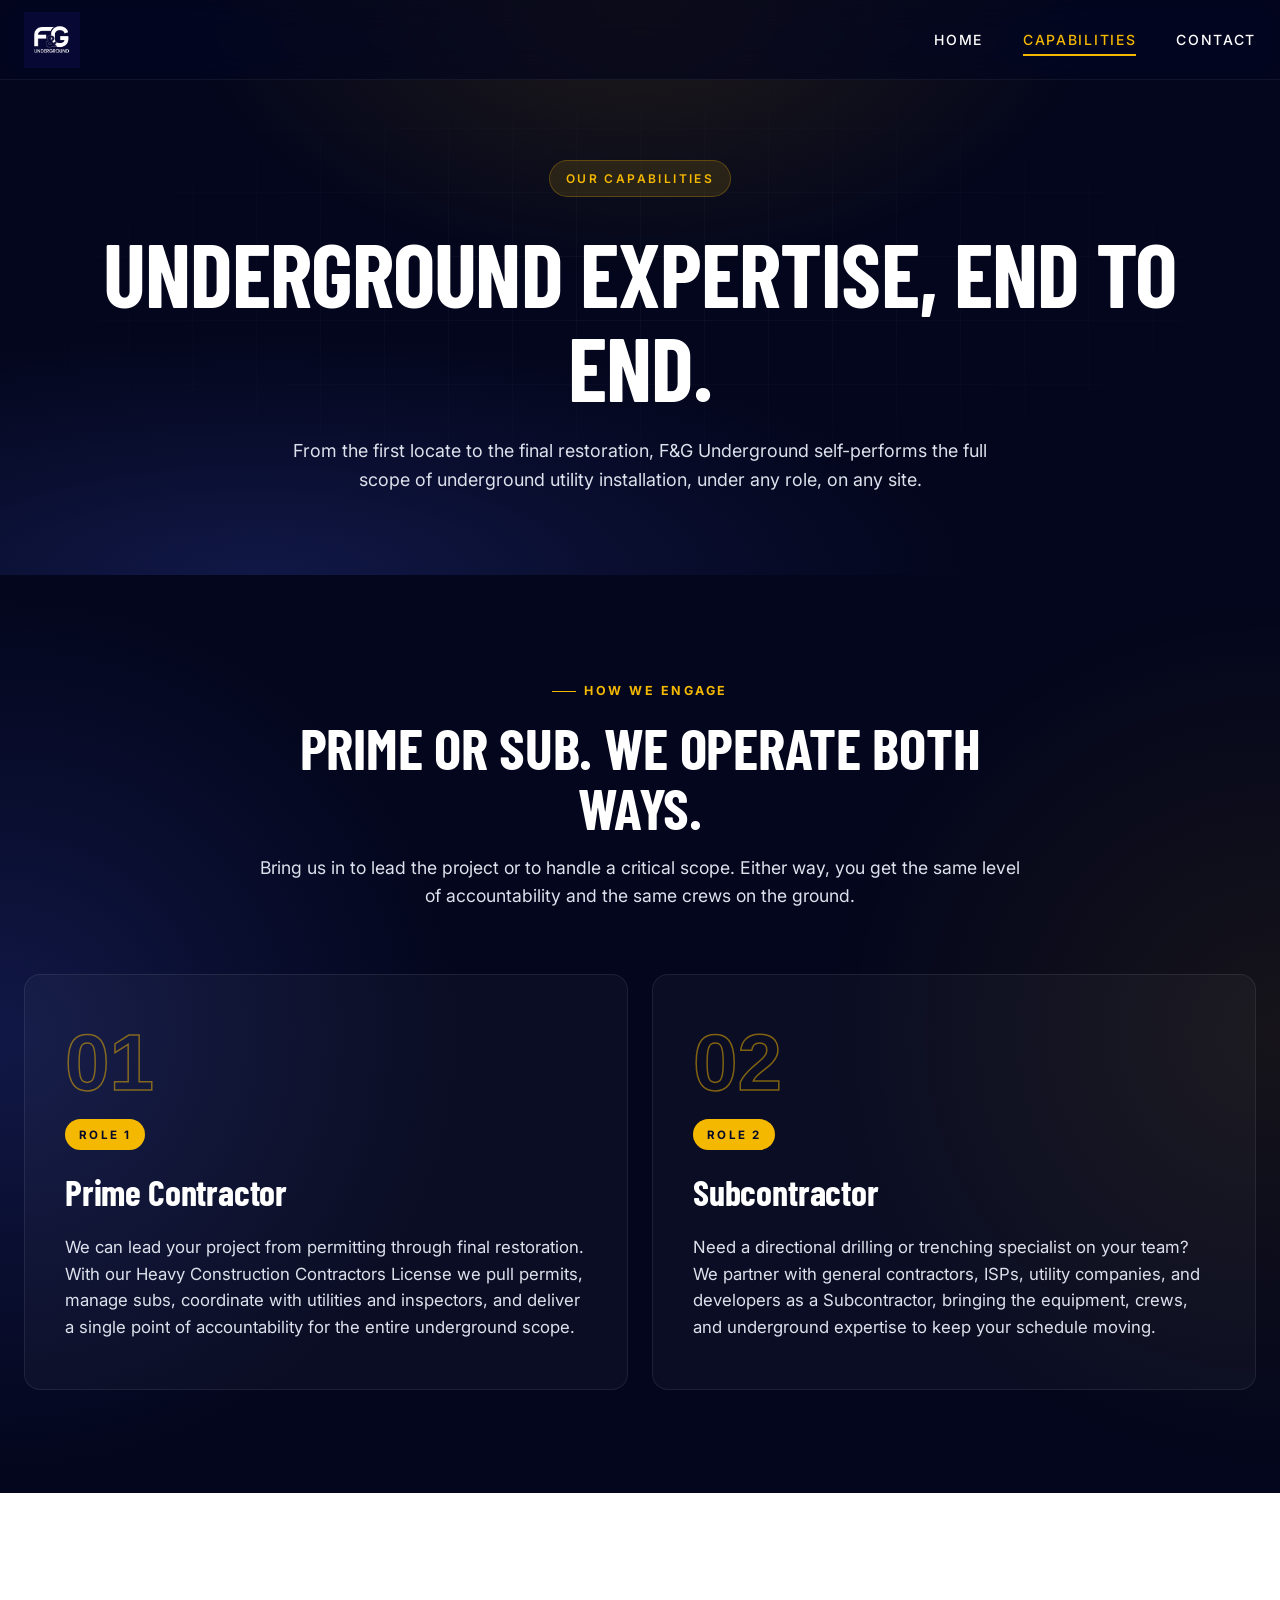
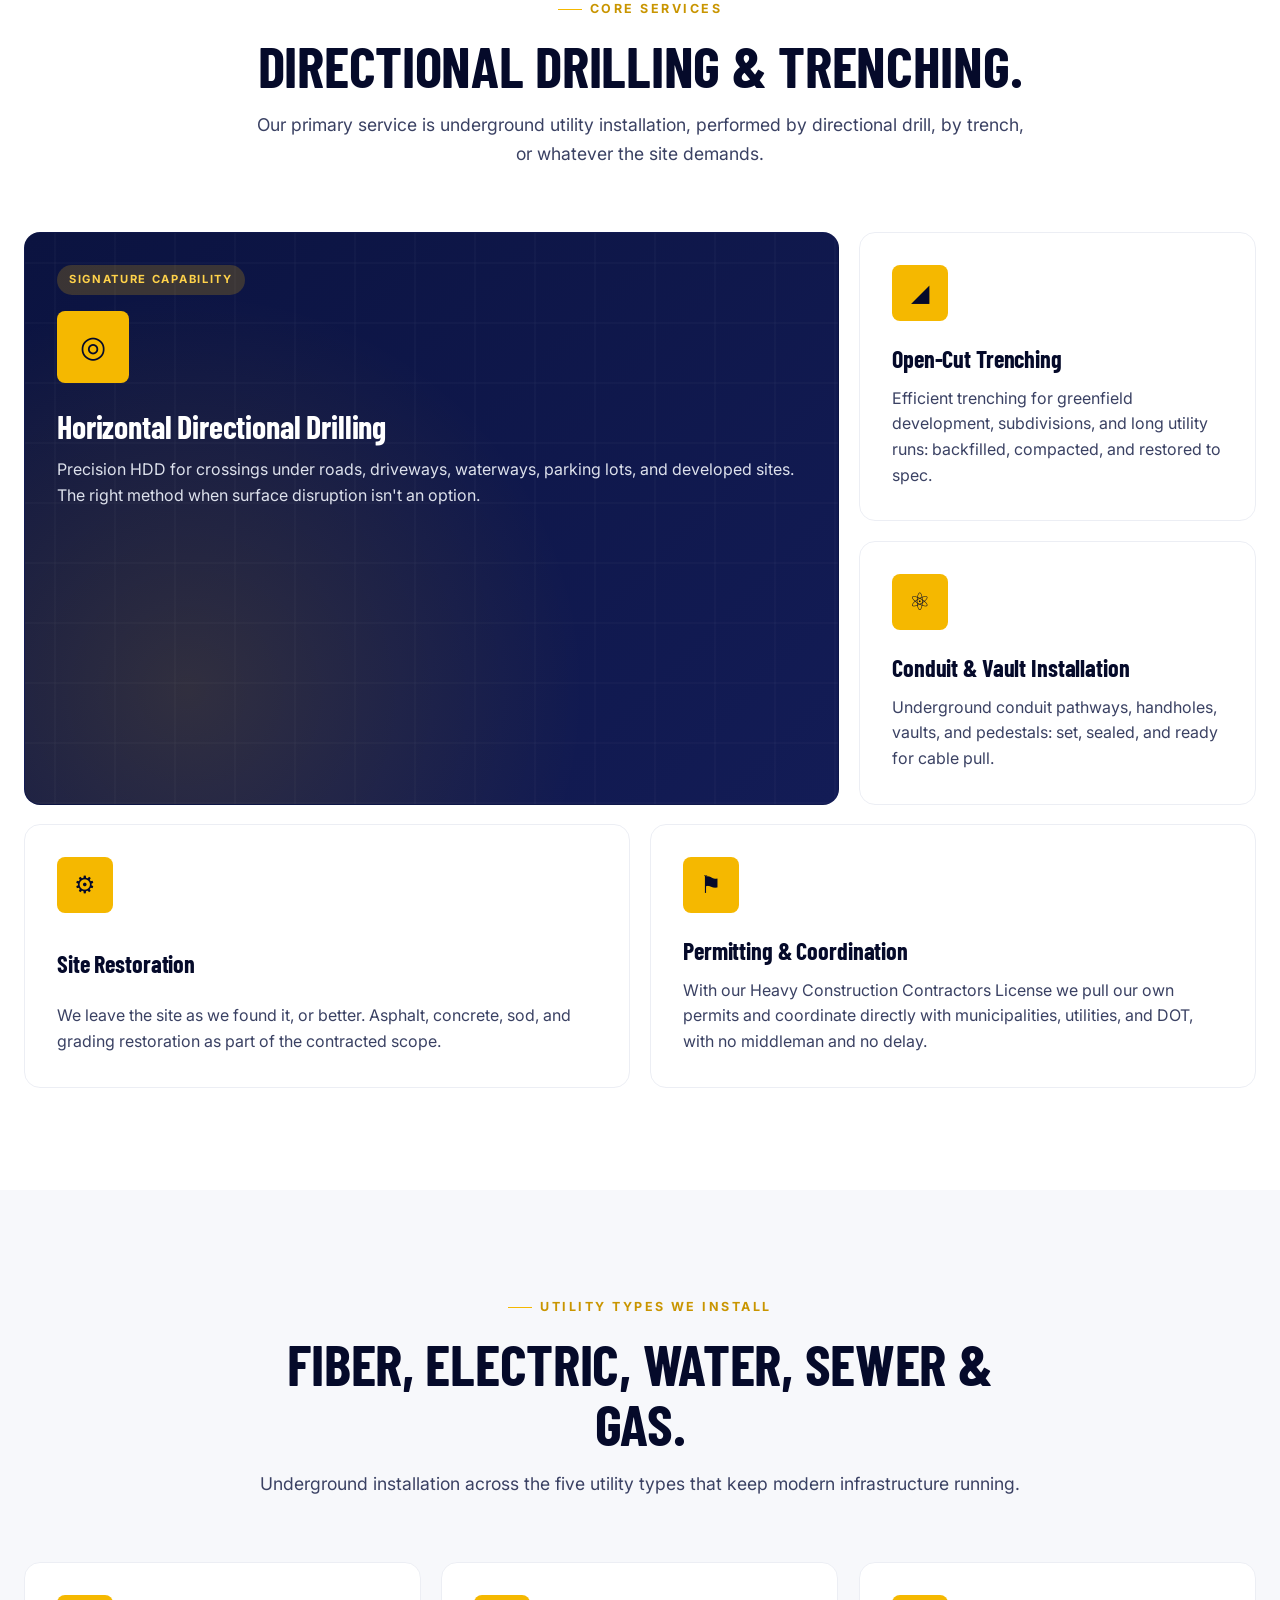
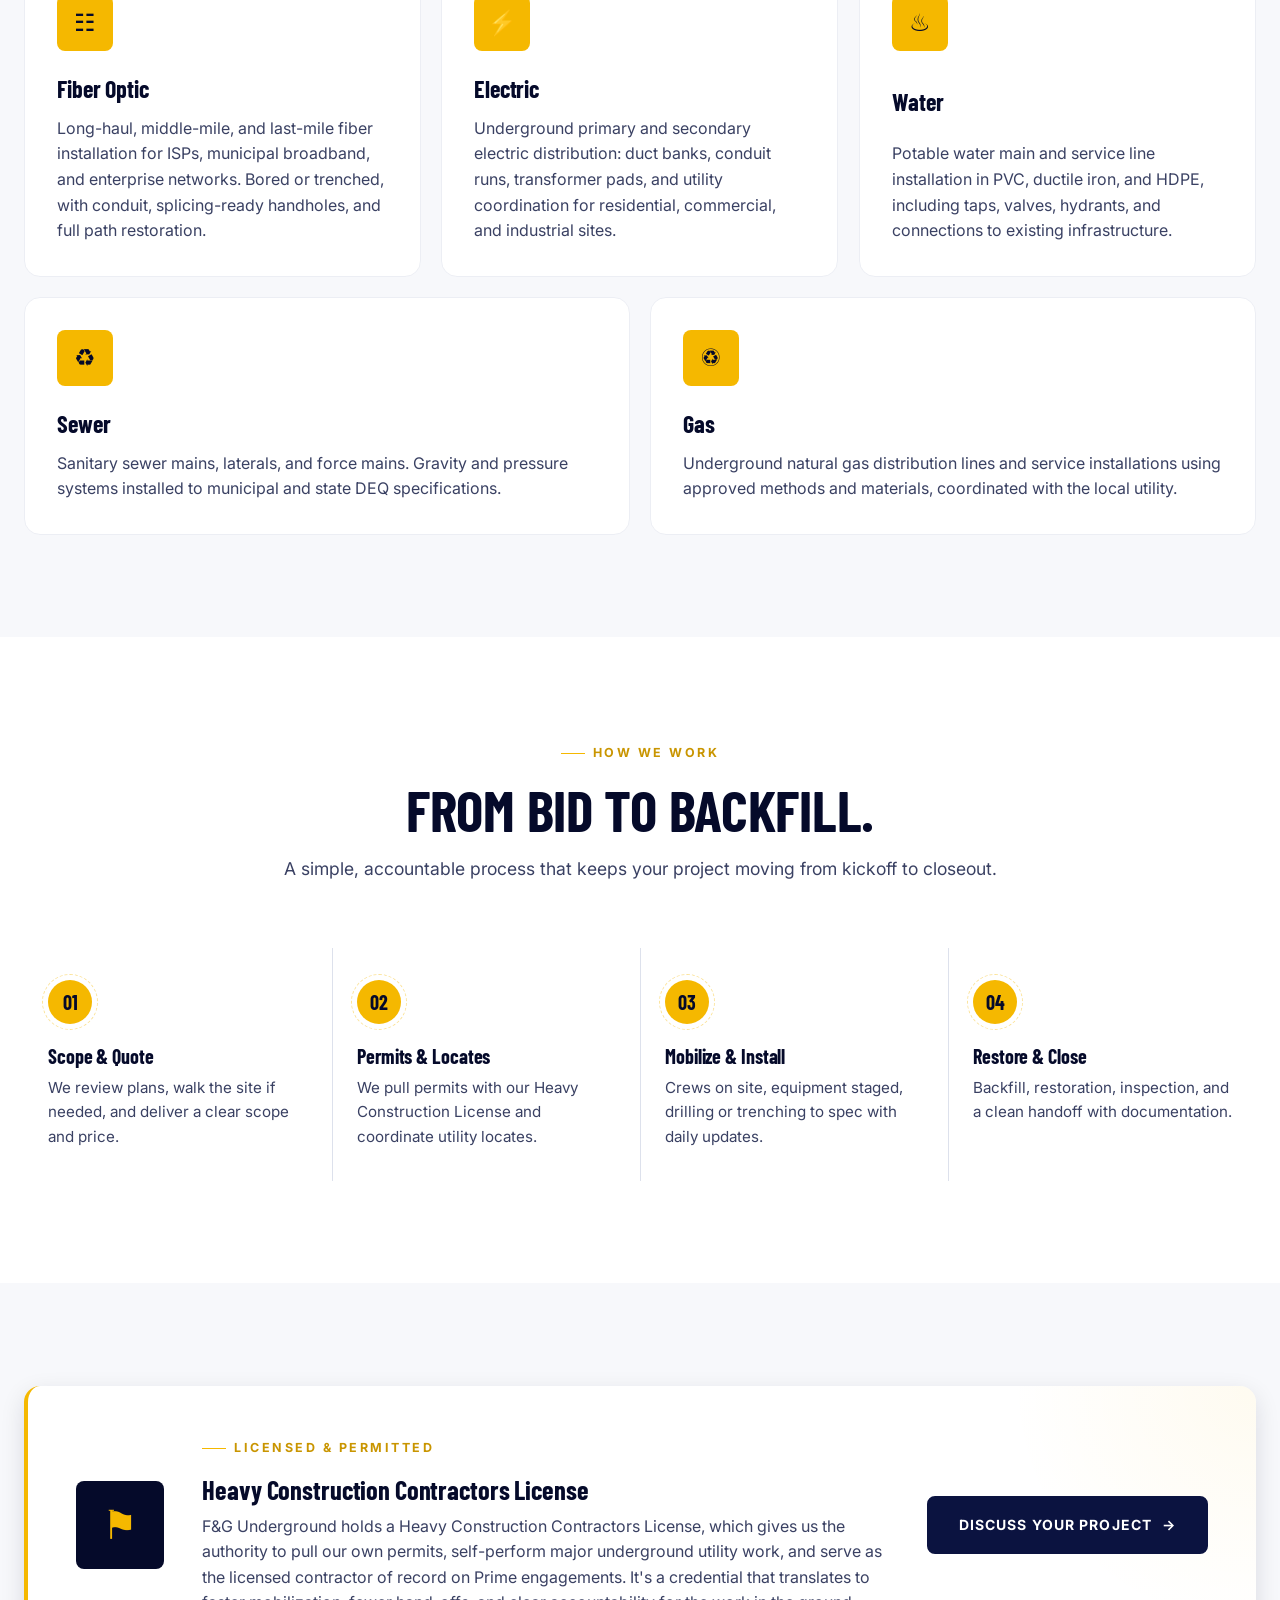
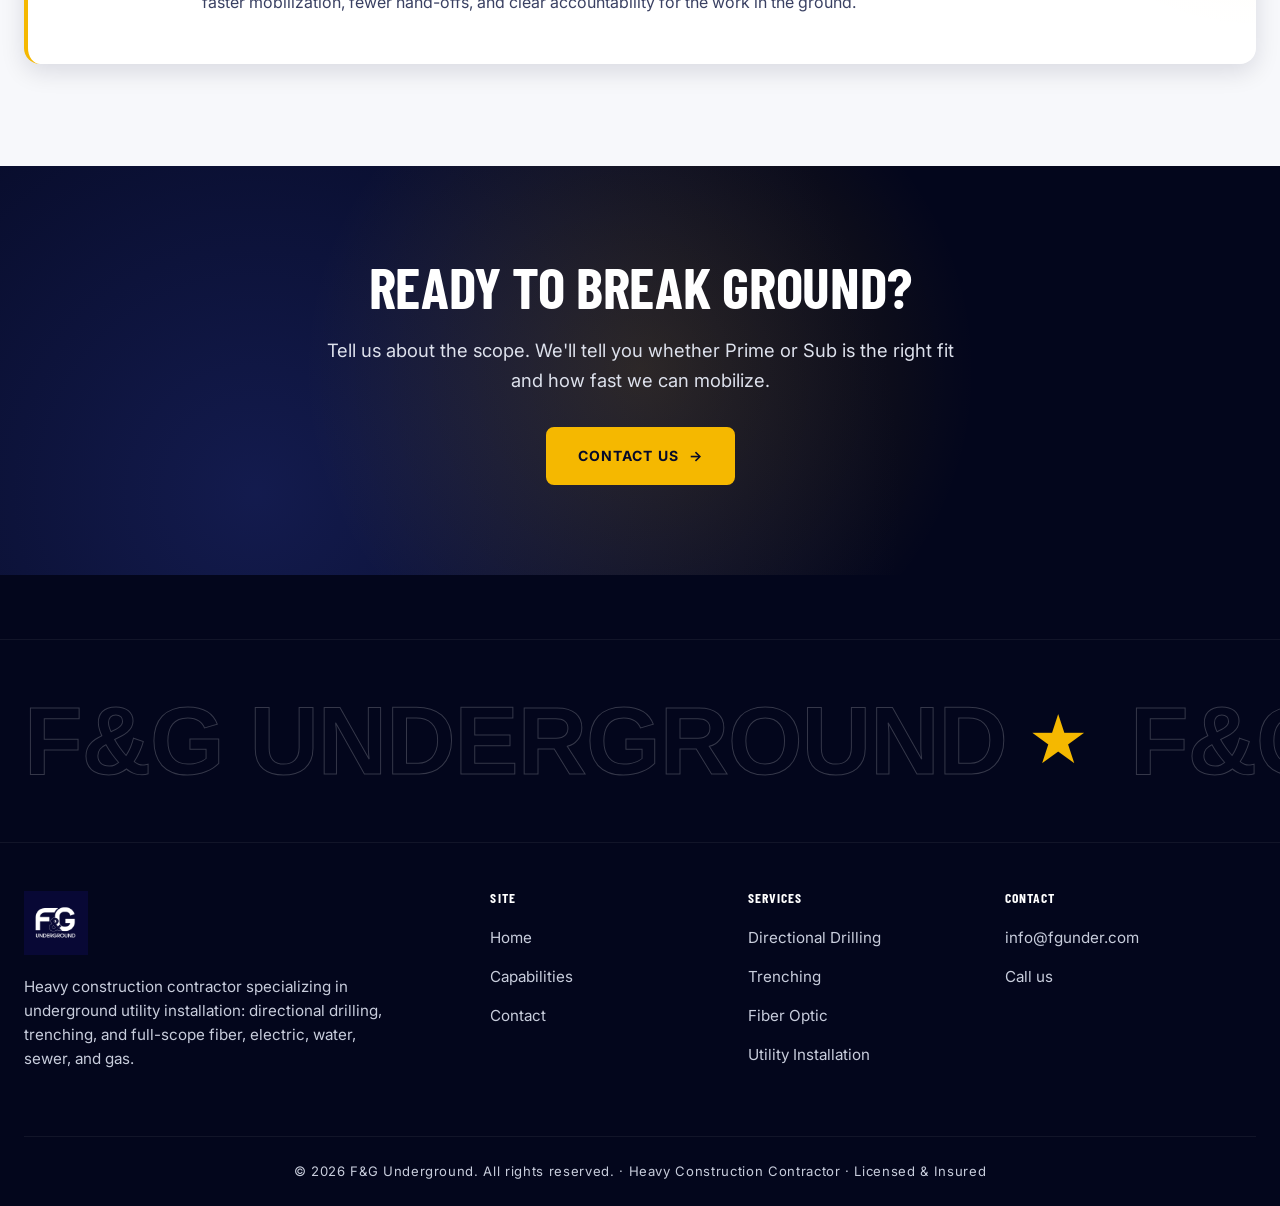
==== commit 3c49a65f: "Remove Request a Quote CTAs and refine mobile layout - Hero on index now leads with See Our Capabili" ====
--- a/capabilities.html
+++ b/capabilities.html
@@ -15,16 +15,16 @@
 
 <header class="site-header">
   <nav class="nav" aria-label="Main">
-    <a class="nav-logo" href="index.html" aria-label="F&G Underground home">
+    <a class="nav-logo" href="/" aria-label="F&G Underground home">
       <img src="assets/logo.png" alt="F&G Underground" />
     </a>
     <button class="nav-toggle" aria-label="Toggle menu" aria-expanded="false">
       <span></span><span></span><span></span>
     </button>
     <ul class="nav-links">
-      <li><a href="index.html">Home</a></li>
-      <li><a href="capabilities.html" class="active">Capabilities</a></li>
-      <li><a href="contact.html">Contact</a></li>
+      <li><a href="/">Home</a></li>
+      <li><a href="/capabilities" class="active">Capabilities</a></li>
+      <li><a href="/contact">Contact</a></li>
     </ul>
   </nav>
 </header>
@@ -192,7 +192,7 @@
         <h3>Heavy Construction Contractors License</h3>
         <p>F&amp;G Underground holds a Heavy Construction Contractors License, which gives us the authority to pull our own permits, self-perform major underground utility work, and serve as the licensed contractor of record on Prime engagements. It's a credential that translates to faster mobilization, fewer hand-offs, and clear accountability for the work in the ground.</p>
       </div>
-      <a href="contact.html" class="btn btn-dark" data-magnetic>
+      <a href="/contact" class="btn btn-dark" data-magnetic>
         Discuss Your Project
         <span class="arrow" aria-hidden="true">&rarr;</span>
       </a>
@@ -204,8 +204,8 @@
   <div class="container">
     <h2>Ready to Break Ground?</h2>
     <p>Tell us about the scope. We'll tell you whether Prime or Sub is the right fit and how fast we can mobilize.</p>
-    <a href="contact.html" class="btn btn-primary" data-magnetic>
-      Request a Quote
+    <a href="/contact" class="btn btn-primary" data-magnetic>
+      Contact Us
       <span class="arrow" aria-hidden="true">&rarr;</span>
     </a>
   </div>
@@ -229,18 +229,18 @@
       <div class="footer-col">
         <h4>Site</h4>
         <ul>
-          <li><a href="index.html">Home</a></li>
-          <li><a href="capabilities.html">Capabilities</a></li>
-          <li><a href="contact.html">Contact</a></li>
+          <li><a href="/">Home</a></li>
+          <li><a href="/capabilities">Capabilities</a></li>
+          <li><a href="/contact">Contact</a></li>
         </ul>
       </div>
       <div class="footer-col">
         <h4>Services</h4>
         <ul>
-          <li><a href="capabilities.html">Directional Drilling</a></li>
-          <li><a href="capabilities.html">Trenching</a></li>
-          <li><a href="capabilities.html">Fiber Optic</a></li>
-          <li><a href="capabilities.html">Utility Installation</a></li>
+          <li><a href="/capabilities">Directional Drilling</a></li>
+          <li><a href="/capabilities">Trenching</a></li>
+          <li><a href="/capabilities">Fiber Optic</a></li>
+          <li><a href="/capabilities">Utility Installation</a></li>
         </ul>
       </div>
       <div class="footer-col">
@@ -248,7 +248,6 @@
         <ul>
           <li><a href="mailto:info@fgunder.com">info@fgunder.com</a></li>
           <li><a href="tel:">Call us</a></li>
-          <li><a href="contact.html">Request a Quote</a></li>
         </ul>
       </div>
     </div>
--- a/css/styles.css
+++ b/css/styles.css
@@ -1504,3 +1504,123 @@
   .hero h1 .line-inner { transform: none; }
   .marquee-track, .footer-marquee-track { animation: none; }
 }
+
+/* ============ MOBILE OPTIMIZATION (added) ============ */
+/* Tablet / large phones */
+@media (max-width: 768px) {
+  /* Tighter hero, less visual heaviness on phones */
+  .hero {
+    min-height: auto;
+    padding: calc(var(--header-h) + 2.5rem) 0 3.5rem;
+  }
+  .hero h1 {
+    font-size: clamp(2.4rem, 9.5vw, 3.75rem);
+    margin-bottom: 1.25rem;
+  }
+  .hero-eyebrow {
+    margin-bottom: 1.25rem;
+    font-size: 0.7rem;
+    padding: 0.4rem 0.85rem 0.4rem 0.45rem;
+  }
+  .hero-sub {
+    font-size: 1rem;
+    margin-bottom: 1.75rem;
+  }
+  .hero-scroll { display: none; }
+
+  /* Calmer hero background on mobile (saves CPU, prevents jank) */
+  .hero::before {
+    animation: none;
+    filter: blur(40px);
+    opacity: 0.7;
+  }
+  .hero::after {
+    background-size: 36px 36px;
+    opacity: 0.55;
+  }
+
+  /* Tighter sections */
+  section {
+    padding: 3.5rem 0;
+  }
+  .section-header { margin-bottom: 2.5rem; }
+  .section-eyebrow { padding-left: 1.5rem; font-size: 0.7rem; }
+
+  /* Page hero (capabilities + contact) */
+  .page-hero {
+    padding: calc(var(--header-h) + 2.5rem) 0 3rem;
+  }
+
+  /* Buttons: comfortable touch targets */
+  .btn {
+    min-height: 48px;
+    padding: 0.95rem 1.5rem;
+    font-size: 0.85rem;
+  }
+
+  /* Marquee text size */
+  .marquee-item { font-size: 1.2rem; gap: 0.8rem; }
+  .marquee-track { gap: 2rem; }
+  .footer-marquee-text { font-size: 1.75rem; }
+
+  /* Form inputs: 16px font prevents iOS focus zoom */
+  input[type="text"],
+  input[type="email"],
+  input[type="tel"],
+  input[type="url"],
+  input[type="number"],
+  select,
+  textarea {
+    font-size: 16px;
+    min-height: 48px;
+    padding: 0.85rem 1rem;
+  }
+  textarea { min-height: 140px; }
+
+  /* Footer: better spacing on mobile */
+  .footer-grid { gap: 2rem; }
+  .footer-col h4 { margin-bottom: 0.85rem; }
+  .footer-col li { margin-bottom: 0.5rem; }
+}
+
+/* Small phones */
+@media (max-width: 480px) {
+  .container, .nav { padding: 0 1.25rem; }
+  .nav-logo { height: 44px; }
+
+  .hero h1 { font-size: clamp(2.1rem, 9vw, 3.2rem); }
+  .hero-eyebrow {
+    font-size: 0.65rem;
+    letter-spacing: 0.16em;
+  }
+  .hero-sub { font-size: 0.95rem; }
+
+  /* Stats stack to single column on smallest phones */
+  .stats-grid { grid-template-columns: 1fr; gap: 1.5rem; }
+  .stat-item { padding: 1.25rem 0; border-bottom: 1px solid var(--gray-200); }
+  .stat-item:last-child { border-bottom: none; }
+
+  /* Footer marquee tighter */
+  .footer-marquee-text { font-size: 1.5rem; }
+
+  /* CTA section tighter */
+  .cta { padding: 3rem 0; }
+  .cta h2 { font-size: clamp(1.85rem, 7vw, 2.5rem); }
+
+  /* Safe area for notched / rounded phones */
+  .container, .nav {
+    padding-left: max(1.25rem, env(safe-area-inset-left));
+    padding-right: max(1.25rem, env(safe-area-inset-right));
+  }
+}
+
+/* Landscape phone fixes (avoid full-height hero clipping) */
+@media (max-height: 520px) and (orientation: landscape) {
+  .hero {
+    min-height: auto;
+    padding: calc(var(--header-h) + 1.5rem) 0 2rem;
+  }
+  .hero h1 { font-size: 2.4rem; margin-bottom: 1rem; }
+  .hero-sub { margin-bottom: 1.25rem; }
+  .hero-scroll { display: none; }
+}
